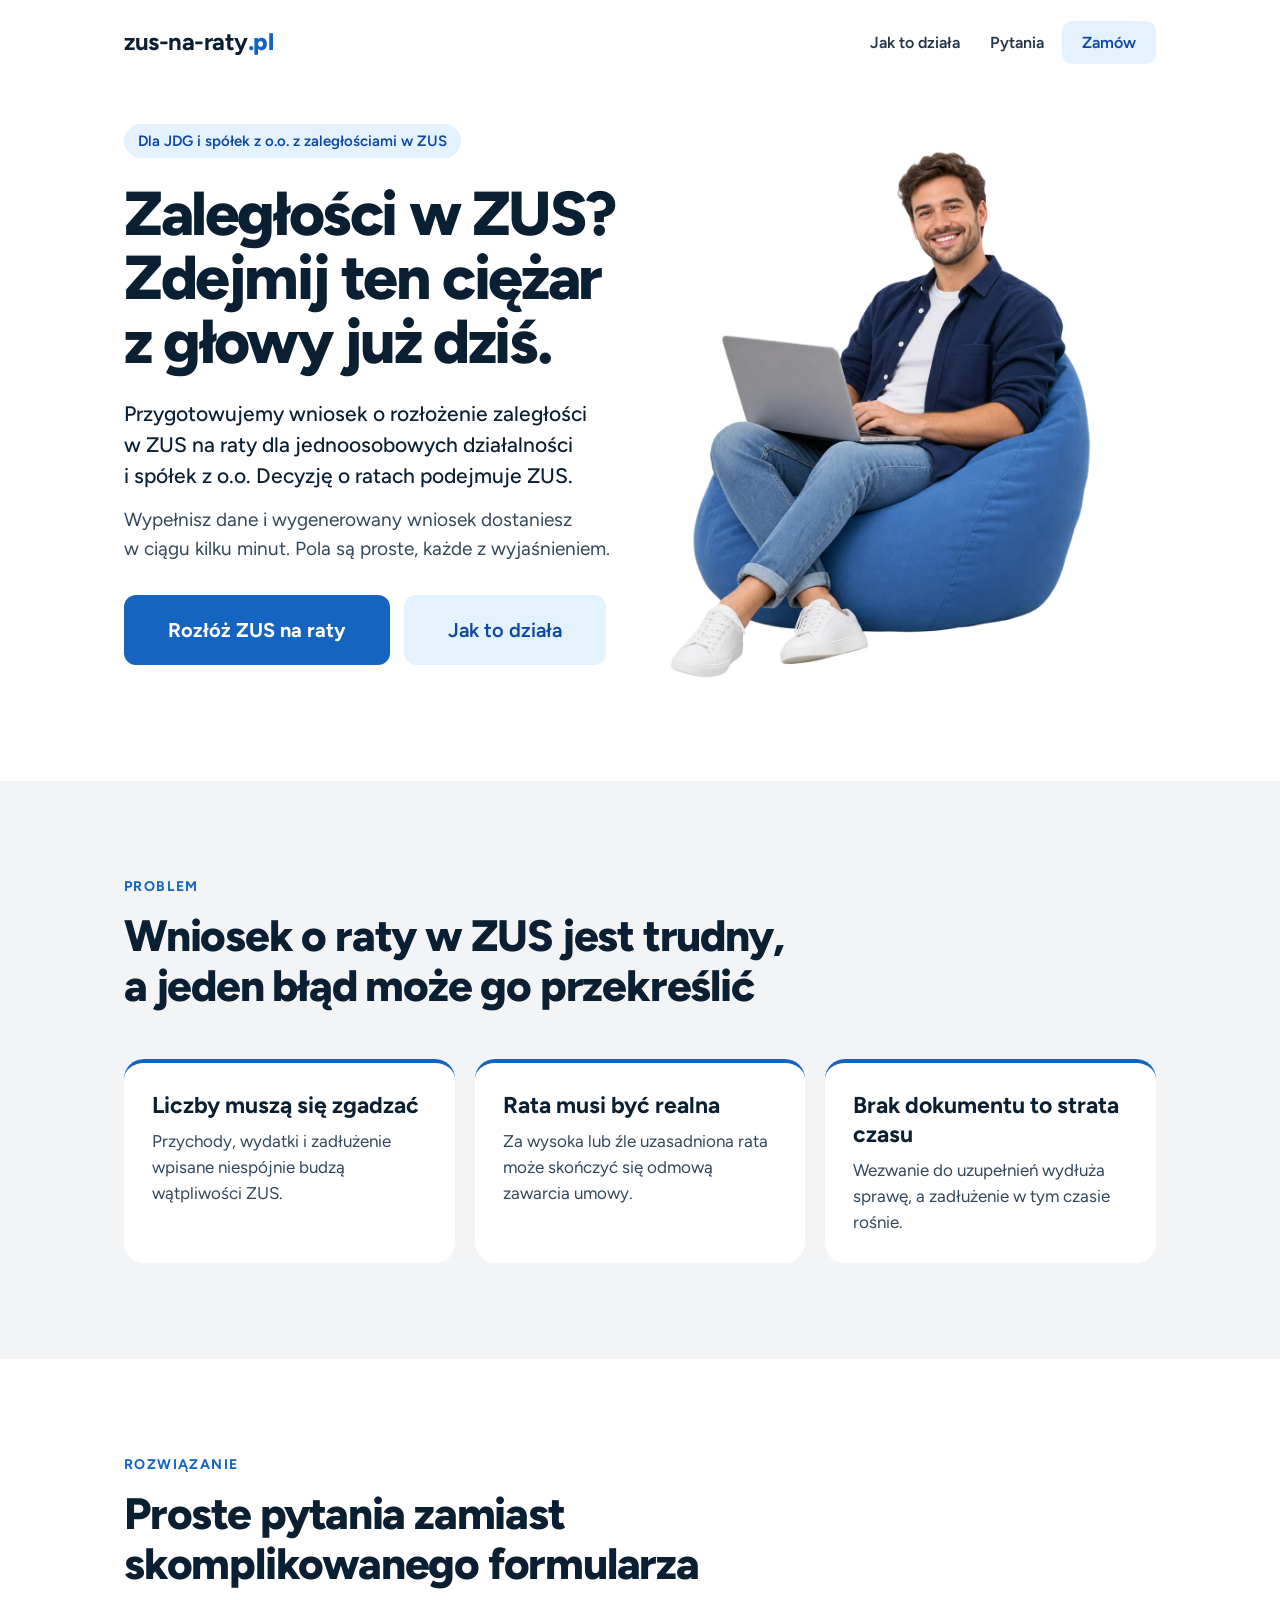
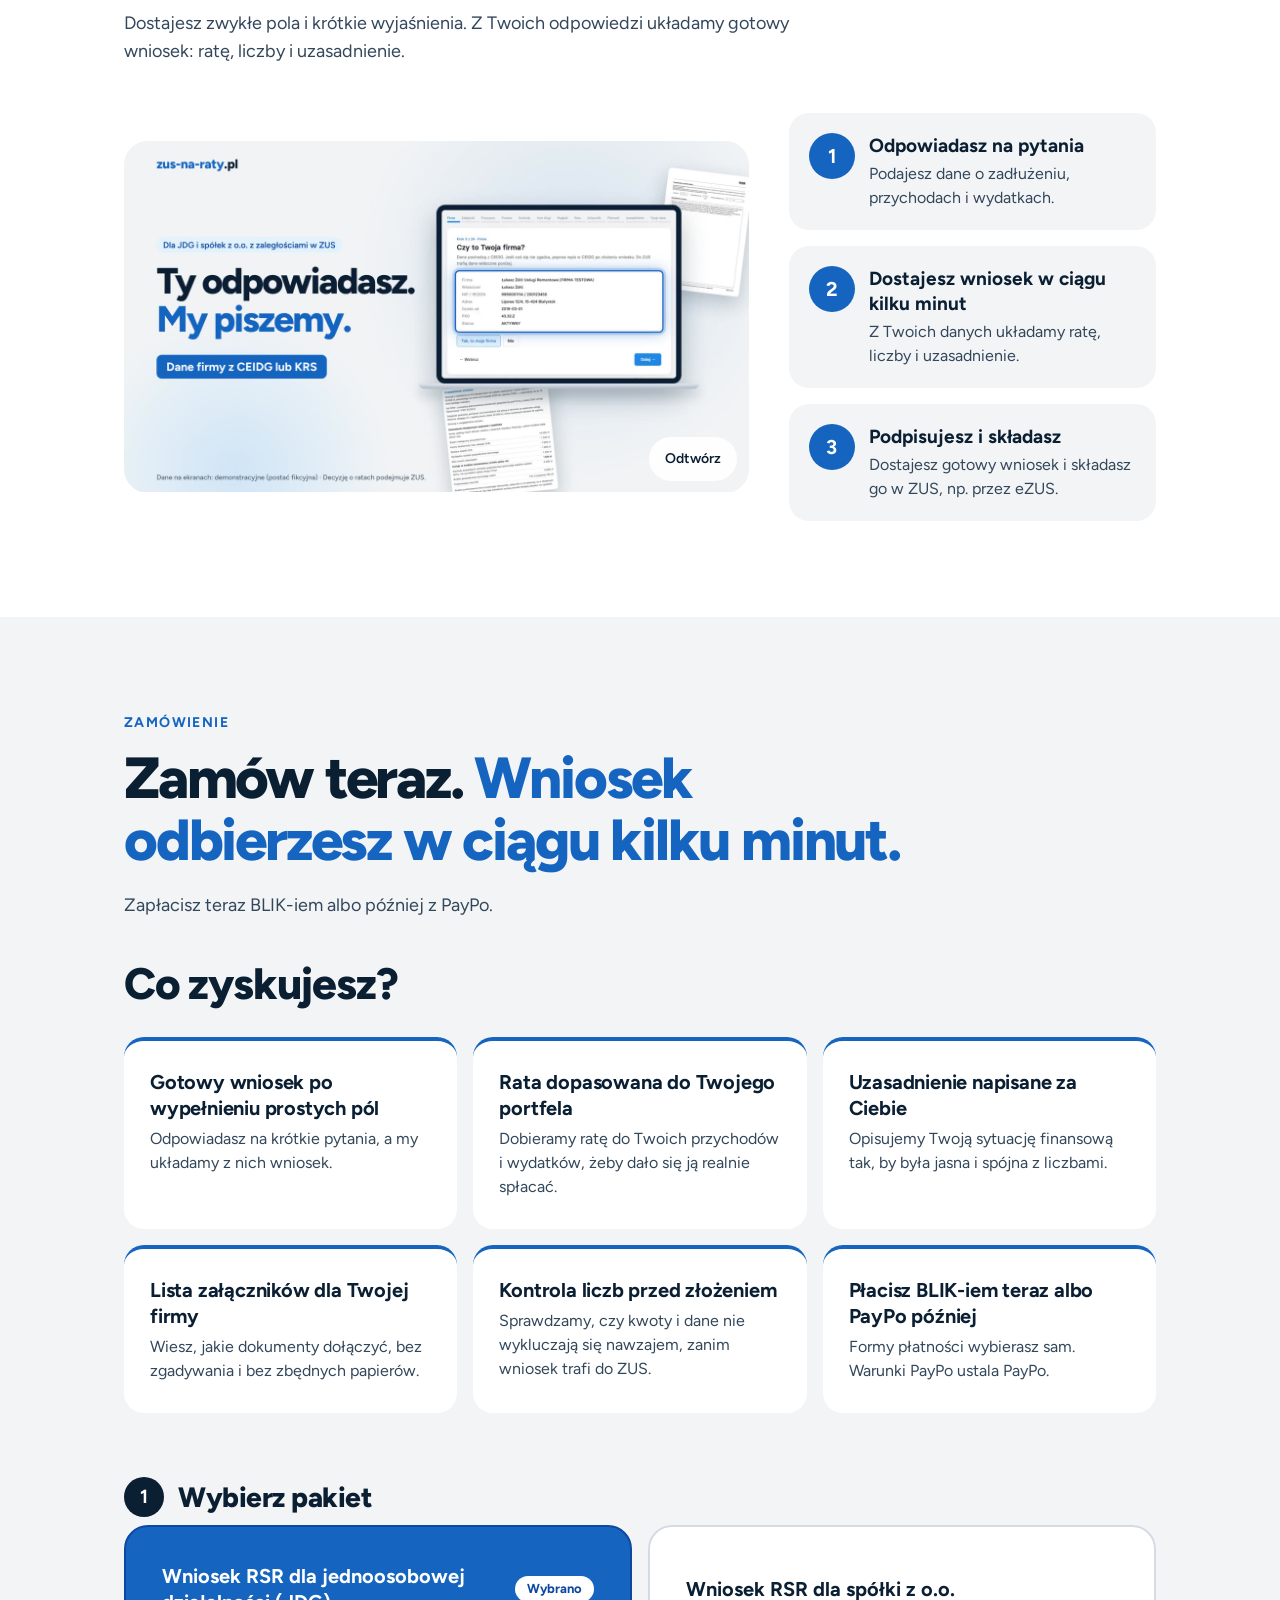
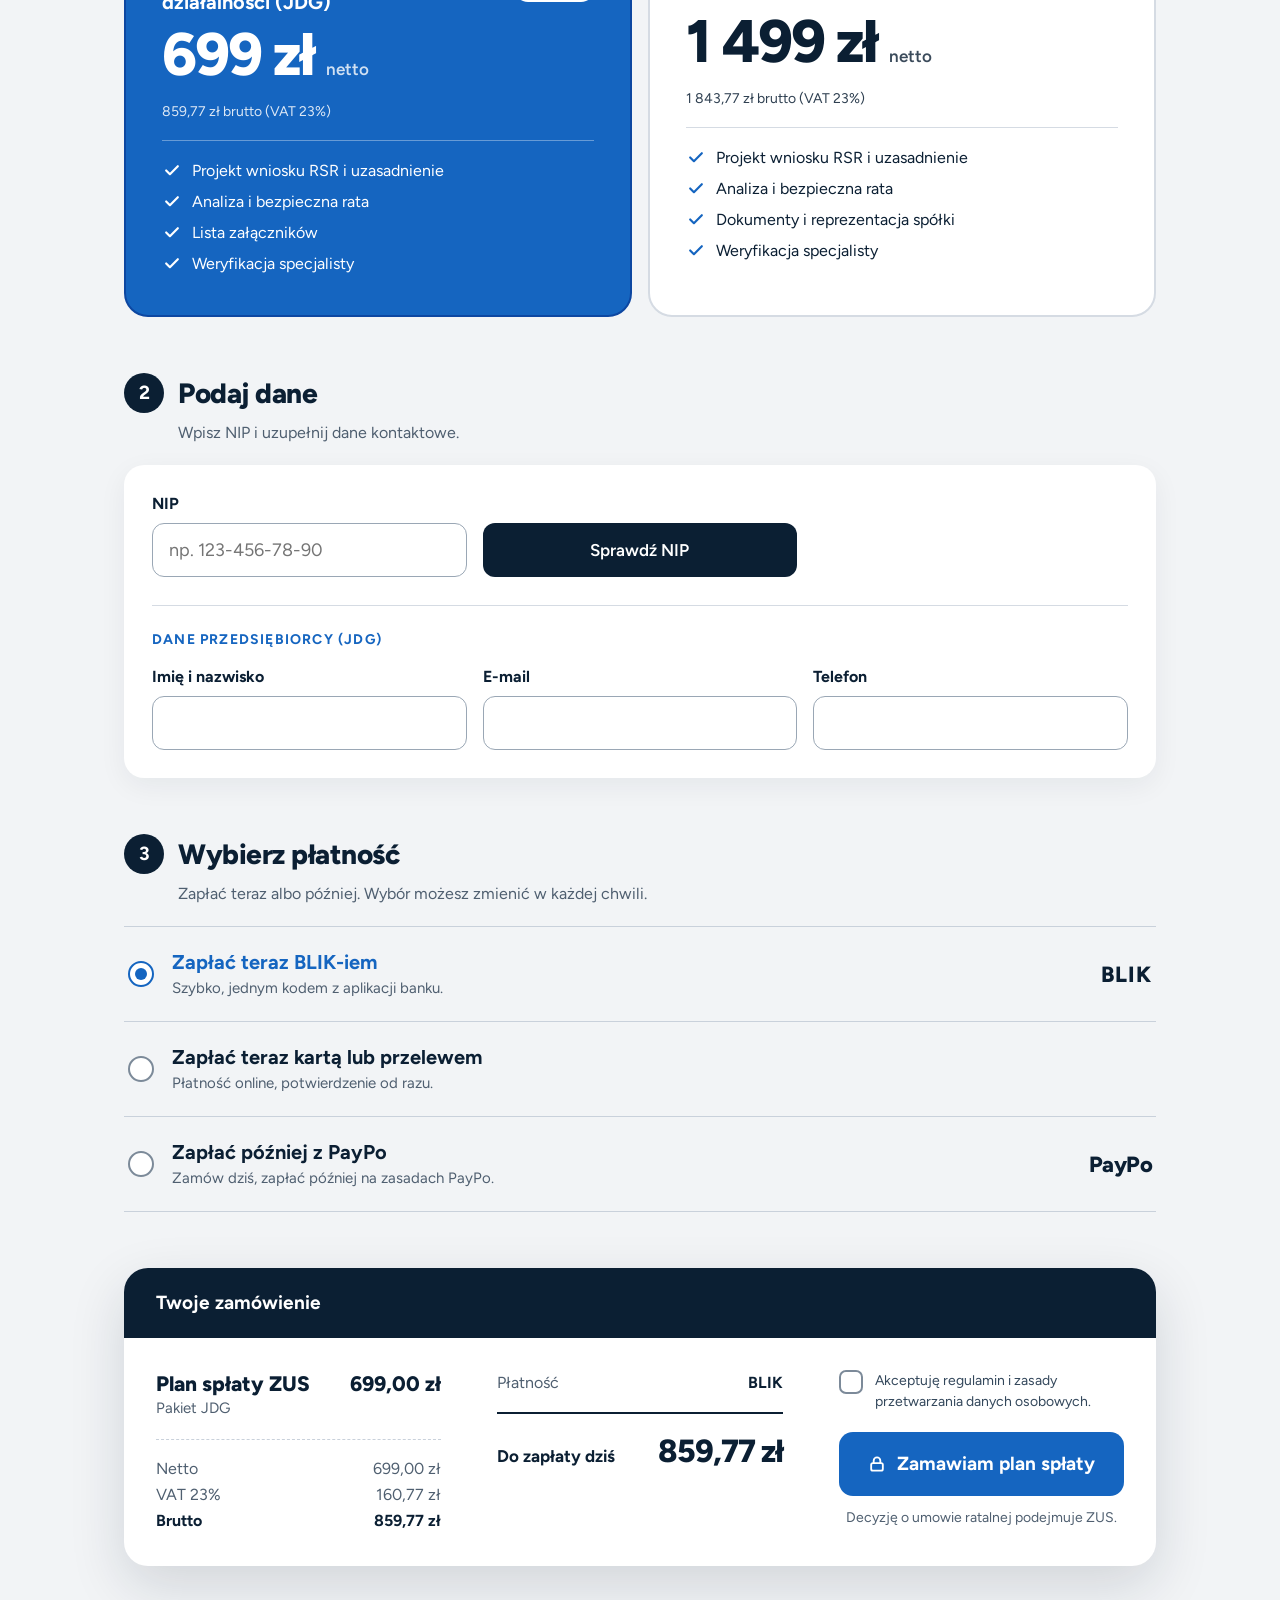
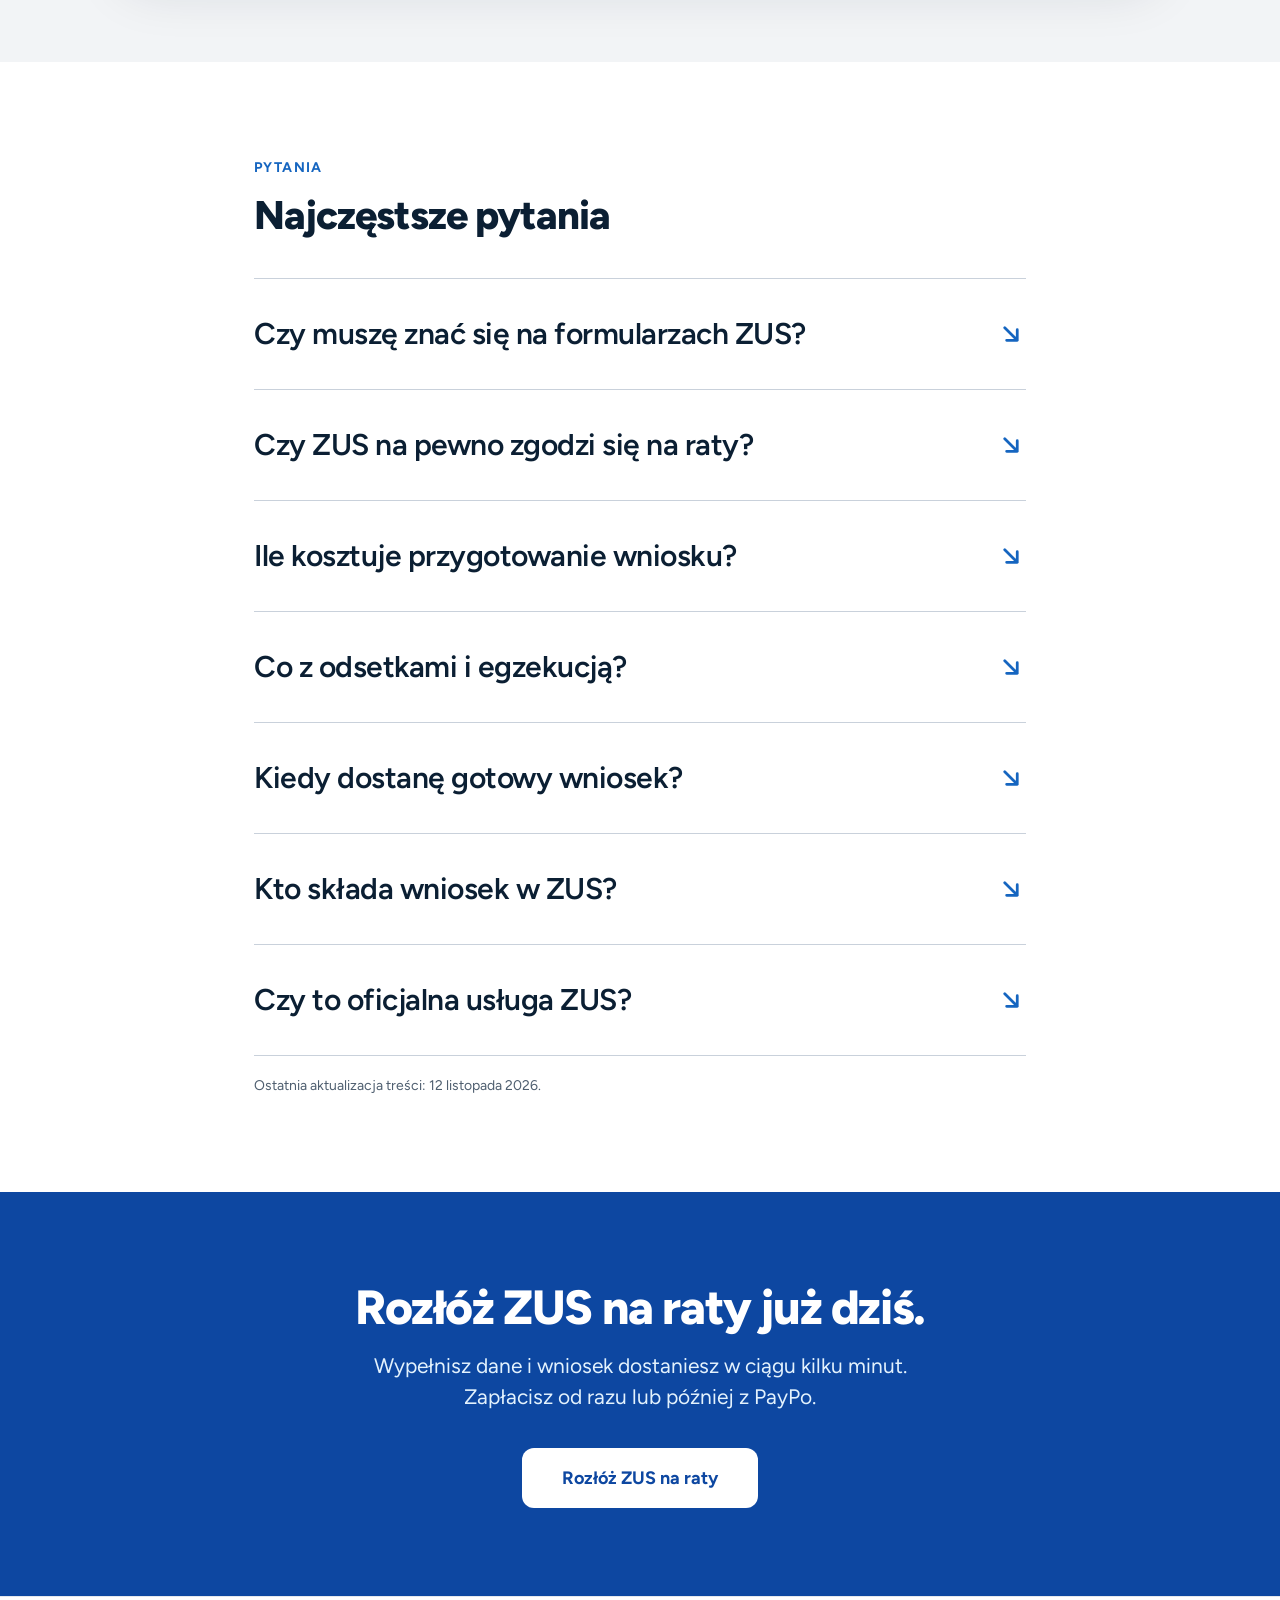
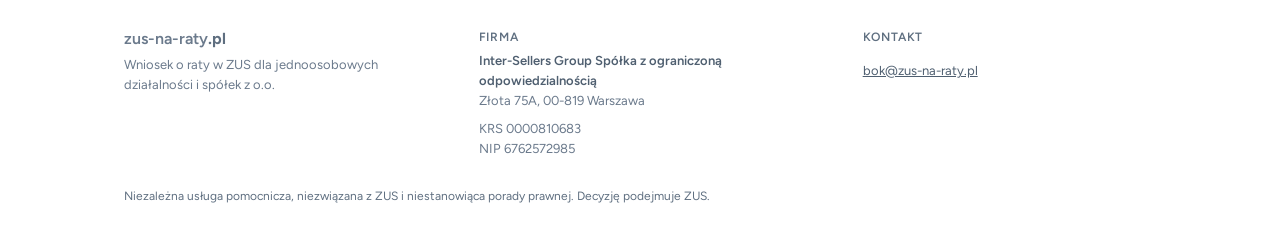
==== index.html @ fbabcf89 "Landing 4.0: strona zus-na-raty.pl (HTML, CSS, JS, film, zdjęcie) Co-Authored-By: Claude Sonnet 5.5 " ====
<!DOCTYPE html>
<html lang="pl">
<head>
<meta charset="utf-8">
<meta name="viewport" content="width=device-width, initial-scale=1">
<title>Landing 4.0</title>
<meta name="description" content="Zaległości w ZUS? Odpowiesz na proste pytania, a my przygotujemy wniosek o raty (RSR) dla JDG lub spółki z o.o. Od 699 zł netto.">
<!-- NOINDEX do czasu uzupełnienia danych firmy, regulaminu i potwierdzenia treści. Po uzupełnieniu usuń tę linię. -->
<meta name="robots" content="noindex, nofollow">
<link rel="canonical" href="https://zus-na-raty.pl/">
<meta property="og:type" content="website">
<meta property="og:locale" content="pl_PL">
<meta property="og:title" content="Wniosek o raty w ZUS online dla JDG i spółek">
<meta property="og:description" content="Odpowiedz na proste pytania, a przygotujemy wniosek o rozłożenie zaległości w ZUS na raty. Od 699 zł netto.">
<meta property="og:url" content="https://zus-na-raty.pl/">
<meta name="theme-color" content="#0D47A1">
<link rel="preconnect" href="https://fonts.googleapis.com">
<link rel="preconnect" href="https://fonts.gstatic.com" crossorigin>
<link href="https://fonts.googleapis.com/css2?family=Figtree:wght@400;500;600;700;800&display=swap" rel="stylesheet">

<script type="application/ld+json">
{
  "@context": "https://schema.org",
  "@graph": [
    {"@type": "Organization", "@id": "https://zus-na-raty.pl/#org", "name": "Inter-Sellers Group", "legalName": "Inter-Sellers Group Spółka z ograniczoną odpowiedzialnością", "email": "bok@zus-na-raty.pl", "taxID": "6762572985", "address": {"@type": "PostalAddress", "streetAddress": "Złota 75A", "postalCode": "00-819", "addressLocality": "Warszawa", "addressCountry": "PL"}, "url": "https://zus-na-raty.pl/", "logo": "[URL LOGO]", "sameAs": []},
    {"@type": "WebSite", "@id": "https://zus-na-raty.pl/#site", "url": "https://zus-na-raty.pl/", "name": "zus-na-raty.pl", "inLanguage": "pl-PL", "publisher": {"@id": "https://zus-na-raty.pl/#org"}},
    {"@type": "Service", "@id": "https://zus-na-raty.pl/#service", "name": "Przygotowanie wniosku o rozłożenie zaległości w ZUS na raty (RSR)",
     "description": "Usługa pomocnicza: na podstawie odpowiedzi klienta przygotowujemy projekt wniosku o raty w ZUS dla jednoosobowych działalności i spółek z o.o. Decyzję podejmuje ZUS.",
     "provider": {"@id": "https://zus-na-raty.pl/#org"}, "areaServed": "PL", "inLanguage": "pl-PL",
     "offers": [
       {"@type": "Offer", "name": "Wniosek RSR dla jednoosobowej działalności (JDG)", "priceCurrency": "PLN", "price": "699.00",
        "priceSpecification": {"@type": "PriceSpecification", "price": "699.00", "priceCurrency": "PLN", "valueAddedTaxIncluded": false}},
       {"@type": "Offer", "name": "Wniosek RSR dla spółki z o.o.", "priceCurrency": "PLN", "price": "1499.00",
        "priceSpecification": {"@type": "PriceSpecification", "price": "1499.00", "priceCurrency": "PLN", "valueAddedTaxIncluded": false}}
     ]},
    {"@type": "FAQPage", "mainEntity": [
      {"@type": "Question", "name": "Czy muszę znać się na formularzach ZUS?", "acceptedAnswer": {"@type": "Answer", "text": "Nie. Odpowiadasz na proste pytania w zwykłych polach, a każde ma krótkie wyjaśnienie. Specjalista sprawdza wniosek przed złożeniem."}},
      {"@type": "Question", "name": "Czy ZUS na pewno zgodzi się na raty?", "acceptedAnswer": {"@type": "Answer", "text": "Nie. O umowie decyduje ZUS i nikt tego nie gwarantuje. Dobrze przygotowany wniosek zmniejsza ryzyko błędów."}},
      {"@type": "Question", "name": "Ile kosztuje przygotowanie wniosku?", "acceptedAnswer": {"@type": "Answer", "text": "Pakiet dla JDG kosztuje 699 zł netto, a pakiet dla spółki z o.o. 1 499 zł netto."}}
    ]}
  ]
}
</script>

<link rel="stylesheet" href="css/style.css">
</head>
<body>

<header>
<nav class="nav" aria-label="Główna nawigacja">
<a class="logo" href="#top"><b>zus-na-raty</b>.pl</a>
<ul>
<li class="hide-m"><a class="l" href="#rozwiazanie">Jak to działa</a></li>
<li class="hide-m"><a class="l" href="#pytania">Pytania</a></li>
<li><a class="cta" href="#pakiet">Zamów</a></li>
</ul>
</nav>
</header>

<main id="top">

<!-- HERO -->
<div class="hero">
<div class="txt">
<div class="pill">Dla JDG i spółek z o.o. z zaległościami w ZUS</div>
<h1>Zaległości w ZUS? Zdejmij ten ciężar z&nbsp;głowy już dziś.</h1>
<p class="answer">Przygotowujemy wniosek o rozłożenie zaległości w ZUS na raty dla jednoosobowych działalności i spółek z o.o. Decyzję o ratach podejmuje ZUS.</p>
<p class="lead">Wypełnisz dane i wygenerowany wniosek dostaniesz w ciągu kilku minut. Pola są proste, każde z wyjaśnieniem.</p>
<div class="btnrow">
<a class="btn btn-main" href="#pakiet">Rozłóż ZUS na raty</a>
<a class="btn btn-soft" href="#rozwiazanie">Jak to działa</a>
</div>
</div>
<div class="card-wrap">
<div class="hero-photo"><img src="assets/hero.webp" width="960" height="1200" alt="Uśmiechnięty przedsiębiorca z laptopem na niebieskim pufie" fetchpriority="high" decoding="async"></div>
</div>
</div>

<!-- PROBLEM -->
<section class="grey" id="problem">
<div class="wrap">
<div class="eyebrow">Problem</div>
<h2 class="h2" style="max-width:720px;margin-bottom:48px">Wniosek o raty w ZUS jest trudny, a jeden błąd może go przekreślić</h2>
<div class="cards">
<div><h3>Liczby muszą się zgadzać</h3><p>Przychody, wydatki i zadłużenie wpisane niespójnie budzą wątpliwości ZUS.</p></div>
<div><h3>Rata musi być realna</h3><p>Za wysoka lub źle uzasadniona rata może skończyć się odmową zawarcia umowy.</p></div>
<div><h3>Brak dokumentu to strata czasu</h3><p>Wezwanie do uzupełnień wydłuża sprawę, a zadłużenie w tym czasie rośnie.</p></div>
</div>
</div>
</section>

<!-- ROZWIĄZANIE -->
<section id="rozwiazanie">
<div class="wrap">
<div class="eyebrow">Rozwiązanie</div>
<h2 class="h2" style="max-width:760px;margin-bottom:20px">Proste pytania zamiast skomplikowanego formularza</h2>
<p style="max-width:680px;color:#33475B;margin-bottom:48px">Dostajesz zwykłe pola i krótkie wyjaśnienia. Z Twoich odpowiedzi układamy gotowy wniosek: ratę, liczby i uzasadnienie.</p>
<div class="split">
<ol class="steps">
<li><span class="n">1</span><div><h3>Odpowiadasz na pytania</h3><p>Podajesz dane o zadłużeniu, przychodach i wydatkach.</p></div></li>
<li><span class="n">2</span><div><h3>Dostajesz wniosek w ciągu kilku minut</h3><p>Z Twoich danych układamy ratę, liczby i uzasadnienie.</p></div></li>
<li><span class="n">3</span><div><h3>Podpisujesz i składasz</h3><p>Dostajesz gotowy wniosek i składasz go w ZUS, np. przez eZUS.</p></div></li>
</ol>
<figure>
<div class="vwrap">
<video id="hero-video" class="vid" src="assets/video.mp4" poster="assets/poster.jpg" muted loop playsinline preload="metadata" aria-label="Film pokazujący, jak wypełniasz dane i dostajesz wniosek"></video>
<button type="button" class="vpause" id="vpause" aria-label="Zatrzymaj film">Pauza</button>
</div>
</figure>
</div>
</div>
</section>

<!-- ZAMÓWIENIE -->
<section class="grey" id="zamow">
<div class="wrap">
<div class="eyebrow">Zamówienie</div>
<h2 class="h2 xl h2-order">Zamów teraz. <span style="color:#1565C0">Wniosek odbierzesz w ciągu kilku minut.</span></h2>
<p style="max-width:680px;color:#33475B;margin-bottom:40px">Zapłacisz teraz BLIK-iem albo później z PayPo.</p>

<h3 class="sub-h">Co zyskujesz?</h3>
<ul class="gain">
<li><div><h4>Gotowy wniosek po wypełnieniu prostych pól</h4><p>Odpowiadasz na krótkie pytania, a my układamy z nich wniosek.</p></div></li>
<li><div><h4>Rata dopasowana do Twojego portfela</h4><p>Dobieramy ratę do Twoich przychodów i wydatków, żeby dało się ją realnie spłacać.</p></div></li>
<li><div><h4>Uzasadnienie napisane za Ciebie</h4><p>Opisujemy Twoją sytuację finansową tak, by była jasna i spójna z liczbami.</p></div></li>
<li><div><h4>Lista załączników dla Twojej firmy</h4><p>Wiesz, jakie dokumenty dołączyć, bez zgadywania i bez zbędnych papierów.</p></div></li>
<li><div><h4>Kontrola liczb przed złożeniem</h4><p>Sprawdzamy, czy kwoty i dane nie wykluczają się nawzajem, zanim wniosek trafi do ZUS.</p></div></li>
<li><div><h4>Płacisz BLIK-iem teraz albo PayPo później</h4><p>Formy płatności wybierasz sam. Warunki PayPo ustala PayPo.</p></div></li>
</ul>

<div class="stack">

<div id="pakiet">
<div class="step-h"><span class="b">1</span><h3>Wybierz pakiet</h3></div>
<div class="pkgs" role="group" aria-label="Pakiet">
<button type="button" class="pkg sel" data-pkg="jdg" aria-pressed="true">
<span class="top"><span class="name">Wniosek RSR dla jednoosobowej działalności (JDG)</span><span class="tag">Wybrano</span></span>
<span class="price">699 zł <small>netto</small></span>
<span class="gross">859,77 zł brutto (VAT 23%)</span>
<ul>
<li><svg width="20" height="20" viewBox="0 0 24 24" fill="none" stroke-width="2.6" stroke-linecap="round" stroke-linejoin="round" aria-hidden="true"><path d="M5 12.5l4.5 4.5L19 7.5"/></svg>Projekt wniosku RSR i uzasadnienie</li>
<li><svg width="20" height="20" viewBox="0 0 24 24" fill="none" stroke-width="2.6" stroke-linecap="round" stroke-linejoin="round" aria-hidden="true"><path d="M5 12.5l4.5 4.5L19 7.5"/></svg>Analiza i bezpieczna rata</li>
<li><svg width="20" height="20" viewBox="0 0 24 24" fill="none" stroke-width="2.6" stroke-linecap="round" stroke-linejoin="round" aria-hidden="true"><path d="M5 12.5l4.5 4.5L19 7.5"/></svg>Lista załączników</li>
<li><svg width="20" height="20" viewBox="0 0 24 24" fill="none" stroke-width="2.6" stroke-linecap="round" stroke-linejoin="round" aria-hidden="true"><path d="M5 12.5l4.5 4.5L19 7.5"/></svg>Weryfikacja specjalisty</li>
</ul>
</button>
<button type="button" class="pkg" data-pkg="spzoo" aria-pressed="false">
<span class="top"><span class="name">Wniosek RSR dla spółki z o.o.</span><span class="tag">Wybrano</span></span>
<span class="price">1 499 zł <small>netto</small></span>
<span class="gross">1 843,77 zł brutto (VAT 23%)</span>
<ul>
<li><svg width="20" height="20" viewBox="0 0 24 24" fill="none" stroke-width="2.6" stroke-linecap="round" stroke-linejoin="round" aria-hidden="true"><path d="M5 12.5l4.5 4.5L19 7.5"/></svg>Projekt wniosku RSR i uzasadnienie</li>
<li><svg width="20" height="20" viewBox="0 0 24 24" fill="none" stroke-width="2.6" stroke-linecap="round" stroke-linejoin="round" aria-hidden="true"><path d="M5 12.5l4.5 4.5L19 7.5"/></svg>Analiza i bezpieczna rata</li>
<li><svg width="20" height="20" viewBox="0 0 24 24" fill="none" stroke-width="2.6" stroke-linecap="round" stroke-linejoin="round" aria-hidden="true"><path d="M5 12.5l4.5 4.5L19 7.5"/></svg>Dokumenty i reprezentacja spółki</li>
<li><svg width="20" height="20" viewBox="0 0 24 24" fill="none" stroke-width="2.6" stroke-linecap="round" stroke-linejoin="round" aria-hidden="true"><path d="M5 12.5l4.5 4.5L19 7.5"/></svg>Weryfikacja specjalisty</li>
</ul>
</button>
</div>
</div>

<div>
<div class="step-h"><span class="b">2</span><h3>Podaj dane</h3></div>
<p class="step-sub">Wpisz NIP i uzupełnij dane kontaktowe.</p>
<div class="card2">
<div class="nip-row">
<div><label for="z-nip">NIP</label><input id="z-nip" type="text" inputmode="numeric" autocomplete="off" placeholder="np. 123-456-78-90"></div>
<button type="button" class="btn-dark" id="nip-load">Sprawdź NIP</button>
</div>
<p class="msg" id="nip-msg" role="status" hidden></p>

<div id="f-jdg">
<div class="grp">DANE PRZEDSIĘBIORCY (JDG)</div>
<div class="fields">
<div><label for="j-name">Imię i nazwisko</label><input id="j-name" type="text" autocomplete="name"></div>
<div><label for="j-mail">E-mail</label><input id="j-mail" type="email" autocomplete="email"></div>
<div><label for="j-tel">Telefon</label><input id="j-tel" type="tel" autocomplete="tel"></div>
</div>
</div>
<div id="f-spzoo" hidden>
<div class="grp">DANE SPÓŁKI Z O.O.</div>
<div class="fields">
<div><label for="s-name">Nazwa spółki</label><input id="s-name" type="text" autocomplete="organization"></div>
<div><label for="s-rep">Osoba reprezentująca spółkę</label><input id="s-rep" type="text"></div>
<div><label for="s-mail">E-mail</label><input id="s-mail" type="email" autocomplete="email"></div>
<div><label for="s-tel">Telefon</label><input id="s-tel" type="tel" autocomplete="tel"></div>
</div>
</div>
</div>
</div>

<div>
<div class="step-h"><span class="b">3</span><h3>Wybierz płatność</h3></div>
<p class="step-sub">Zapłać teraz albo później. Wybór możesz zmienić w każdej chwili.</p>
<div class="pays" role="group" aria-label="Forma płatności">
<button type="button" class="pay on" data-pay="blik" data-label="BLIK" aria-pressed="true"><span class="r"><i></i></span><span class="tx"><span class="ti">Zapłać teraz BLIK-iem</span><span class="de">Szybko, jednym kodem z aplikacji banku.</span></span><span class="mark" style="letter-spacing:1px">BLIK</span></button>
<button type="button" class="pay" data-pay="card" data-label="Karta lub przelew" aria-pressed="false"><span class="r"><i></i></span><span class="tx"><span class="ti">Zapłać teraz kartą lub przelewem</span><span class="de">Płatność online, potwierdzenie od razu.</span></span></button>
<button type="button" class="pay" id="pay-later" data-pay="later" data-label="PayPo" aria-pressed="false"><span class="r"><i></i></span><span class="tx"><span class="ti">Zapłać później z PayPo</span><span class="de">Zamów dziś, zapłać później na zasadach PayPo.</span></span><span class="mark" style="letter-spacing:-.5px">PayPo</span></button>
</div>
<p class="note" id="later-note" style="margin-top:14px" hidden>Termin, limit, ewentualne koszty i decyzję o przyznaniu płatności odroczonej ustala PayPo.</p>
</div>

<div>
<div class="sum" id="sum">
<div class="hd">Twoje zamówienie</div>
<div class="bd">
<div>
<div style="display:flex;justify-content:space-between;gap:16px;align-items:flex-start">
<div><div style="font-size:21px;line-height:27px;font-weight:800;color:#0B1F33">Plan spłaty ZUS</div><div style="font-size:15px;line-height:22px;color:#4F5F70">Pakiet <span id="s-pkg">JDG</span></div></div>
<div style="font-size:21px;line-height:27px;font-weight:800;color:#0B1F33;white-space:nowrap"><span class="v-net">699,00</span> zł</div>
</div>
<div style="border-top:1px dashed #C9D1DB;margin:20px 0 16px"></div>
<div class="row" id="bf-row" hidden><span>Rabat −20%</span><span>−<span id="v-disc">0,00</span> zł</span></div>
<div class="row"><span>Netto</span><span><span class="v-net">699,00</span> zł</span></div>
<div class="row"><span>VAT 23%</span><span><span id="v-vat">160,77</span> zł</span></div>
<div class="row"><b>Brutto</b><b><span class="v-gross">859,77</span> zł</b></div>
</div>
<div>
<div class="row"><span>Płatność</span><b id="s-pay">BLIK</b></div>
<div class="due"><span>Do zapłaty dziś</span><span id="v-due">859,77 zł</span></div>
<p class="note" id="s-later" style="margin-top:8px" hidden>Pozostałe <span class="v-gross">859,77</span> zł zapłacisz przez PayPo, na jego zasadach.</p>
</div>
<div>
<button type="button" class="chk" id="chk" aria-pressed="false"><span class="bx"><svg width="16" height="16" viewBox="0 0 24 24" fill="none" stroke="#fff" stroke-width="3.4" stroke-linecap="round" stroke-linejoin="round" aria-hidden="true"><path d="M5 12.5l4.5 4.5L19 7.5"/></svg></span><span>Akceptuję regulamin i zasady przetwarzania danych osobowych.</span></button>
<p class="err" id="ord-err" role="alert" hidden></p>
<p class="err" id="chk-err" role="alert" hidden>Zaznacz zgodę, aby złożyć zamówienie.</p>
<button type="button" class="order" id="order"><svg width="20" height="20" viewBox="0 0 24 24" fill="none" stroke="#fff" stroke-width="2.2" stroke-linecap="round" stroke-linejoin="round" aria-hidden="true"><rect x="5" y="11" width="14" height="9" rx="2"/><path d="M8 11V8a4 4 0 0 1 8 0v3"/></svg><span>Zamawiam plan spłaty</span></button>
<p class="note" style="text-align:center;margin-top:12px">Decyzję o umowie ratalnej podejmuje ZUS.</p>
</div>
</div>
</div>

<div class="sum done" id="done" hidden>
<div class="hd" style="background:#0B1F33;color:#fff">
<div class="ok"><svg width="32" height="32" viewBox="0 0 24 24" fill="none" stroke="#fff" stroke-width="3" stroke-linecap="round" stroke-linejoin="round" aria-hidden="true"><path d="M5 12.5l4.5 4.5L19 7.5"/></svg></div>
<div style="font-size:26px;line-height:32px;font-weight:800;letter-spacing:-.5px">Dziękujemy za zamówienie</div>
<div style="font-size:16px;line-height:24px;color:#BBDEFB;margin-top:6px">Zaczynamy przygotowywać Twój wniosek.</div>
</div>
<div class="bd">
<div class="row" style="line-height:28px"><span>Pakiet</span><b id="d-pkg"></b></div>
<div class="row" style="line-height:28px"><span>Płatność</span><b id="d-pay"></b></div>
<div class="row" style="line-height:28px"><span>Wartość brutto</span><b><span class="v-gross"></span> zł</b></div>
<div style="border-top:1px dashed #C9D1DB;margin:18px 0"></div>
<p style="font-size:15px;line-height:22px;font-weight:700;color:#0B1F33;margin-bottom:8px">Co dalej</p>
<ol style="margin:0;padding-left:20px;font-size:15px;line-height:24px;color:#33475B">
<li>Wyślemy potwierdzenie na Twój e-mail.</li>
<li>Poprosimy o dane do wniosku, w prostych polach.</li>
<li>Dostaniesz gotowy wniosek do podpisu.</li>
</ol>
<button type="button" id="reset" style="margin-top:20px;background:transparent;border:0;padding:0;color:#1565C0;font-size:15px;font-weight:600;text-decoration:underline">Zmień zamówienie</button>
<p class="note" style="font-size:12px;line-height:18px;margin-top:14px">Podgląd potwierdzenia. Przyjmowanie zamówień i płatności nie jest jeszcze podłączone.</p>
</div>
</div>
</div>

</div>
</div>
</section>

<!-- FAQ -->
<section id="pytania">
<div class="faq-wrap">
<div class="eyebrow">Pytania</div>
<h2 class="h2 h2-faq">Najczęstsze pytania</h2>
<div class="acc">
<details><summary>Czy muszę znać się na formularzach ZUS?<svg width="30" height="30" viewBox="0 0 24 24" fill="none" stroke="#1565C0" stroke-width="2.2" stroke-linecap="round" stroke-linejoin="round" aria-hidden="true"><path d="M7 7l10 10M17 8.5V17H8.5"/></svg></summary><div class="ans">Nie. Odpowiadasz na proste pytania w zwykłych polach, a każde ma krótkie wyjaśnienie. Resztą zajmujemy się my, a specjalista sprawdza wniosek przed złożeniem.</div></details>
<details><summary>Czy ZUS na pewno zgodzi się na raty?<svg width="30" height="30" viewBox="0 0 24 24" fill="none" stroke="#1565C0" stroke-width="2.2" stroke-linecap="round" stroke-linejoin="round" aria-hidden="true"><path d="M7 7l10 10M17 8.5V17H8.5"/></svg></summary><div class="ans">Nie. O umowie decyduje ZUS i nikt tego nie gwarantuje. Dobrze przygotowany wniosek zmniejsza ryzyko błędów.</div></details>
<details><summary>Ile kosztuje przygotowanie wniosku?<svg width="30" height="30" viewBox="0 0 24 24" fill="none" stroke="#1565C0" stroke-width="2.2" stroke-linecap="round" stroke-linejoin="round" aria-hidden="true"><path d="M7 7l10 10M17 8.5V17H8.5"/></svg></summary><div class="ans">Pakiet dla JDG kosztuje 699 zł netto, a pakiet dla spółki z o.o. 1 499 zł netto. Płacisz od razu BLIK-iem, kartą lub przelewem, albo później z PayPo.</div></details>
<details><summary>Co z odsetkami i egzekucją?<svg width="30" height="30" viewBox="0 0 24 24" fill="none" stroke="#1565C0" stroke-width="2.2" stroke-linecap="round" stroke-linejoin="round" aria-hidden="true"><path d="M7 7l10 10M17 8.5V17H8.5"/></svg></summary><div class="ans">Zawarcie umowy ratalnej może zatrzymać odsetki za zwłokę (zastępuje je opłata prolongacyjna) i umożliwić zawieszenie egzekucji. Zasady określa ZUS.</div></details>
<details><summary>Kiedy dostanę gotowy wniosek?<svg width="30" height="30" viewBox="0 0 24 24" fill="none" stroke="#1565C0" stroke-width="2.2" stroke-linecap="round" stroke-linejoin="round" aria-hidden="true"><path d="M7 7l10 10M17 8.5V17H8.5"/></svg></summary><div class="ans">Wniosek generuje się automatycznie, gdy tylko wypełnisz wszystkie pola formularza.</div></details>
<details><summary>Kto składa wniosek w ZUS?<svg width="30" height="30" viewBox="0 0 24 24" fill="none" stroke="#1565C0" stroke-width="2.2" stroke-linecap="round" stroke-linejoin="round" aria-hidden="true"><path d="M7 7l10 10M17 8.5V17H8.5"/></svg></summary><div class="ans">Ty. Dostajesz gotowy wniosek, podpisujesz go i składasz w ZUS, np. przez eZUS.</div></details>
<details><summary>Czy to oficjalna usługa ZUS?<svg width="30" height="30" viewBox="0 0 24 24" fill="none" stroke="#1565C0" stroke-width="2.2" stroke-linecap="round" stroke-linejoin="round" aria-hidden="true"><path d="M7 7l10 10M17 8.5V17H8.5"/></svg></summary><div class="ans">Nie. To niezależna usługa pomocnicza, niezwiązana z ZUS i niestanowiąca porady prawnej.</div></details>
</div>
<p class="note" style="margin-top:20px">Ostatnia aktualizacja treści: <time datetime="2026-11-12">12 listopada 2026</time>.</p>
</div>
</section>

<!-- CTA -->
<div class="final">
<div class="wrap">
<h2>Rozłóż ZUS na raty już dziś.</h2>
<p>Wypełnisz dane i wniosek dostaniesz w ciągu kilku minut. Zapłacisz od razu lub później z PayPo.</p>
<a class="btn" href="#pakiet">Rozłóż ZUS na raty</a>
</div>
</div>

</main>

<footer>
<div class="wrap">
<div class="ft">
<div><div class="ft-logo"><b>zus-na-raty</b>.pl</div><p>Wniosek o raty w ZUS dla jednoosobowych działalności i spółek z o.o.</p></div>
<div><h4>Firma</h4><p><b>Inter-Sellers Group Spółka z ograniczoną odpowiedzialnością</b><br>Złota 75A, 00-819 Warszawa</p><p>KRS 0000810683<br>NIP 6762572985</p></div>
<div><h4>Kontakt</h4><p><a href="mailto:bok@zus-na-raty.pl" style="color:#4F5F70;display:inline-block;padding:10px 0">bok@zus-na-raty.pl</a></p></div>
</div>
<p class="ft-note">Niezależna usługa pomocnicza, niezwiązana z ZUS i niestanowiąca porady prawnej. Decyzję podejmuje ZUS.</p>
</div>
</footer>

<!-- BLACK FRIDAY -->
<div class="bf-back" id="bf-popup" role="dialog" aria-modal="true" aria-label="Black Friday: 20% rabatu" hidden>
<div class="bf-box">
<button type="button" class="bf-x" data-bf-close aria-label="Zamknij">×</button>
<div class="bf-tag">BLACK FRIDAY</div>
<div class="bf-big">−20%</div>
<div class="bf-t">na plan spłaty ZUS</div>
<div class="bf-s">Tylko do końca listopada</div>
<a class="bf-go" href="#pakiet" data-bf-close>Odbieram 20% rabatu</a>
<button type="button" class="bf-no" data-bf-close>Nie, dziękuję</button>
</div>
</div>
<div class="bf-pill" id="bf-pill" hidden>
<div><a href="#pakiet" data-bf-close><b>BLACK FRIDAY</b><span>20% rabatu do końca listopada</span></a><button type="button" data-bf-close aria-label="Zamknij">×</button></div>
</div>

<script src="js/app.js" defer></script>
</body>
</html>
---- css/style.css ----
*{box-sizing:border-box}
html{scroll-behavior:smooth;-webkit-text-size-adjust:100%}
body{margin:0;font-family:'Figtree',system-ui,sans-serif;font-size:18px;line-height:28px;color:#243447;background:#fff;-webkit-font-smoothing:antialiased;overflow-x:hidden}
a{color:#1565C0}
button,input{font-family:inherit;font-size:inherit}
button{cursor:pointer}
img,svg{max-width:100%}
:focus-visible{outline:3px solid #90CAF9;outline-offset:2px}
h1,h2,h3,p{margin:0}
.wrap{max-width:1080px;margin:0 auto;padding:0 24px}
.eyebrow{font-size:14px;line-height:20px;font-weight:700;letter-spacing:1.4px;color:#1565C0;margin-bottom:14px;text-transform:uppercase}
.h2{font-size:44px;line-height:50px;font-weight:800;letter-spacing:-1.2px;color:#0B1F33}
section{padding:96px 0}
.grey{background:#F2F4F6}
.btn{display:inline-block;text-decoration:none;font-weight:700;font-size:18px;line-height:24px;border-radius:12px;padding:18px 34px;border:0;transition:background .15s}
.btn-main{background:#1565C0;color:#fff}.btn-main:hover{background:#0D47A1}
.btn-soft{background:#E3F2FD;color:#0D47A1;font-weight:600;padding:18px 28px}
.note{font-size:14px;line-height:20px;color:#4F5F70}
.h2-order{font-size:58px;line-height:62px;letter-spacing:-2.2px;max-width:820px;margin-bottom:20px}
.h2-faq{font-size:40px;line-height:46px;letter-spacing:-1px;margin-bottom:40px}
.bad-in{border-color:#B3261E!important}
.todo{background:#FFF1C9;color:#6B4200;border-radius:4px;padding:0 4px;font-size:.85em}

/* NAV */
.nav{display:flex;justify-content:space-between;align-items:center;gap:16px;padding:20px 24px;max-width:1080px;margin:0 auto}
.logo{display:inline-block;padding:8px 0;font-weight:800;font-size:24px;letter-spacing:-.5px;color:#1565C0;text-decoration:none}.logo b{color:#0B1F33}
.nav ul{display:flex;gap:6px;list-style:none;margin:0;padding:0;align-items:center}
.nav a.l{color:#243447;text-decoration:none;font-weight:600;font-size:16px;padding:10px 12px;border-radius:8px}
.nav a.l:hover{background:#F2F4F6}
.nav a.cta{background:#E3F2FD;color:#0D47A1;padding:12px 20px;border-radius:10px;text-decoration:none;font-weight:600;font-size:16px}

/* HERO */
.hero{display:flex;flex-wrap:wrap;gap:56px;align-items:stretch;padding:40px 24px 96px;max-width:1080px;margin:0 auto}
.hero>div{flex:1 1 400px;min-width:0}
.hero>div.card-wrap{flex-basis:480px;display:flex}
.hero>div.txt{display:flex;flex-direction:column;justify-content:center}
.pill{display:inline-block;background:#E3F2FD;color:#0D47A1;padding:6px 14px;border-radius:999px;font-size:15px;line-height:22px;font-weight:600;margin-bottom:24px}
h1{font-size:50px;line-height:54px;font-weight:800;letter-spacing:-2px;color:#0B1F33;margin-bottom:20px}
.answer{font-size:19px;line-height:29px;color:#0B1F33;font-weight:500;margin-bottom:14px}
.lead{font-size:18px;line-height:28px;color:#33475B;margin-bottom:28px}
.btnrow{display:flex;flex-wrap:wrap;gap:12px;margin-bottom:20px}
@media (min-width:1001px){.hero{gap:0}.hero>div.txt{flex:0 0 640px;position:relative;z-index:2;align-items:flex-start}.hero>div.card-wrap{flex:1 1 0;position:relative;z-index:1;margin-left:-150px}.hero-photo{justify-content:flex-end}.hero h1{font-size:62px;line-height:64px;letter-spacing:-2.4px;margin-bottom:24px}.hero .answer,.hero .lead{max-width:490px}.hero .answer{font-size:21px;line-height:31px}.hero .lead{font-size:19px;line-height:29px}.hero .btnrow{gap:14px;margin-top:4px}.hero .btn{font-size:20px;line-height:26px;padding:22px 44px}.hero-photo img{max-width:580px;width:560px;transform:translateX(-10px)}}
.hero-photo{flex:1;display:flex;align-items:flex-end;justify-content:center;background:#fff;padding:0}.hero-photo img{display:block;width:100%;max-width:440px;height:auto}
.hero-card{flex:1;display:flex;background:#F2F4F6;border-radius:32px;padding:28px}
.hero-card .in{flex:1;display:flex;flex-direction:column;justify-content:center;background:#fff;border-radius:20px;padding:28px;box-shadow:0 12px 40px rgba(11,31,51,.08)}
.hero-card .t{font-weight:700;font-size:19px;line-height:26px;color:#0B1F33;margin-bottom:20px}

/* PROBLEM */
.cards{display:flex;flex-wrap:wrap;gap:20px}
.cards>div{flex:1 1 280px;min-width:0;background:#fff;border-radius:20px;padding:28px;border-top:4px solid #1565C0}
.cards h3{font-size:23px;line-height:29px;font-weight:700;color:#0B1F33;margin-bottom:8px}
.cards p{font-size:17px;line-height:26px;color:#33475B}
.callout{margin-top:32px;background:#fff;border-left:4px solid #1565C0;border-radius:0 16px 16px 0;padding:22px 26px;max-width:820px}
.callout h3{font-size:21px;line-height:28px;font-weight:700;color:#0B1F33;margin-bottom:6px}
.callout p{font-size:17px;line-height:26px;color:#33475B}

/* STEPS */
.split{display:flex;flex-wrap:wrap;gap:32px;align-items:center}
@media (min-width:901px){.split{display:grid;grid-template-columns:1.7fr 1fr;gap:40px}.split figure{order:-1}.split .steps li{padding:20px;gap:14px}.split .steps h3{font-size:19px;line-height:25px}.split .steps p{font-size:16px;line-height:24px}}
.steps{flex:1 1 440px;min-width:0;display:flex;flex-direction:column;gap:16px;list-style:none;margin:0;padding:0}
.steps li{display:flex;gap:18px;align-items:flex-start;background:#F2F4F6;border-radius:20px;padding:24px}
.steps .n{flex:none;width:46px;height:46px;border-radius:999px;background:#1565C0;color:#fff;font-weight:700;font-size:20px;display:flex;align-items:center;justify-content:center}
.steps h3{font-size:21px;line-height:28px;font-weight:700;color:#0B1F33;margin-bottom:4px}
.steps p{font-size:17px;line-height:26px;color:#33475B}
figure{flex:1 1 380px;min-width:0;margin:0}
.vwrap{position:relative;border-radius:24px;overflow:hidden;background:#EAF1FA;line-height:0}.vid{display:block;width:100%;aspect-ratio:16/9;object-fit:cover}.vpause{position:absolute;right:12px;bottom:12px;line-height:20px;font-size:14px;font-weight:600;color:#0B1F33;background:rgba(255,255,255,.92);border:0;border-radius:999px;padding:10px 16px;min-height:44px}
.video{width:100%;aspect-ratio:16/9;background:#0D47A1;border-radius:24px;display:flex;flex-direction:column;align-items:center;justify-content:center;gap:12px;padding:24px;color:#fff;text-align:center}
.video .play{width:72px;height:72px;border-radius:999px;background:#fff;display:flex;align-items:center;justify-content:center}
figcaption{font-size:14px;line-height:20px;color:#4F5F70;margin-top:10px}

/* ACCORDION (details) */
.acc{border-top:1px solid #C9D1DB}
.acc details{border-bottom:1px solid #C9D1DB}
.acc summary{list-style:none;cursor:pointer;display:flex;justify-content:space-between;align-items:center;gap:24px;padding:36px 0;color:#0B1F33;font-size:30px;line-height:38px;font-weight:600;letter-spacing:-.5px}
.acc summary::-webkit-details-marker{display:none}
.acc summary svg{flex:none;transition:transform .2s}
.acc details[open] summary svg{transform:rotate(-90deg)}
.acc .ans{padding:0 72px 36px 0;font-size:18px;line-height:29px;color:#33475B}
.sub-h{font-size:44px;line-height:50px;font-weight:800;letter-spacing:-1.2px;color:#0B1F33;margin:0 0 28px}
.gain{list-style:none;margin:0 0 64px;padding:0;display:grid;grid-template-columns:repeat(3,1fr);gap:16px}
.gain li{background:#fff;border-radius:20px;border-top:4px solid #1565C0;padding:28px 26px 30px;min-width:0}
.gain h4{margin:0 0 6px;font-size:20px;line-height:26px;font-weight:700;letter-spacing:-.2px;color:#0B1F33}
.gain p{margin:0;font-size:16px;line-height:24px;color:#33475B}

/* ORDER */
.step-h{display:flex;gap:14px;align-items:center;margin-bottom:8px}
.step-h .b{flex:none;width:40px;height:40px;border-radius:999px;background:#0B1F33;color:#fff;font-weight:700;font-size:19px;display:flex;align-items:center;justify-content:center}
.step-h h3{font-size:28px;line-height:34px;font-weight:800;letter-spacing:-.5px;color:#0B1F33}
.step-sub{font-size:16px;line-height:24px;color:#4F5F70;margin:0 0 20px 54px}
.stack{display:flex;flex-direction:column;gap:56px}
.pkgs{display:flex;flex-wrap:wrap;gap:16px}
.pkg{flex:1 1 420px;min-width:0;text-align:left;background:#fff;border:2px solid #D5DBE3;border-radius:24px;padding:36px;color:#0B1F33;transition:background .15s,border-color .15s,color .15s}
.pkg:hover,.pkg.sel{background:#1565C0;border-color:#0D47A1;color:#fff}
.pkg *{color:inherit}
.pkg .top{display:flex;justify-content:space-between;align-items:center;gap:8px;margin-bottom:6px}
.pkg .name{font-size:20px;line-height:26px;font-weight:700}
.pkg .tag{display:none;font-size:13px;line-height:18px;font-weight:700;background:#fff;color:#0D47A1!important;padding:4px 12px;border-radius:999px}
.pkg.sel .tag{display:inline-block}
.pkg .price{display:block;font-size:60px;line-height:66px;font-weight:800;letter-spacing:-2px}
.pkg .price small{font-size:17px;letter-spacing:0;font-weight:600;opacity:.8}
.pkg .gross{display:block;font-size:14px;line-height:20px;opacity:.85}
.pkg ul{list-style:none;margin:18px 0 0;padding:14px 0 0;border-top:1px solid #D5DBE3}
.pkg:hover ul,.pkg.sel ul{border-top-color:rgba(255,255,255,.35)}
.pkg li{display:flex;gap:10px;align-items:flex-start;font-size:16px;line-height:23px;padding:4px 0}
.pkg li svg{flex:none;margin-top:1px;stroke:#1565C0}
.pkg:hover li svg,.pkg.sel li svg{stroke:#fff}
.fields{display:grid;grid-template-columns:repeat(6,1fr);gap:16px}
.fields>div{grid-column:span 2;min-width:0}
#f-spzoo .fields>div{grid-column:span 3}
.card2{background:#fff;border-radius:20px;padding:28px;box-shadow:0 8px 28px rgba(11,31,51,.06)}
label{display:block;font-size:16px;line-height:22px;font-weight:700;color:#0B1F33;margin-bottom:8px}
input[type=text],input[type=email],input[type=tel]{width:100%;padding:14px 16px;border:1px solid #9AA7B5;border-radius:12px;min-height:54px;color:#0B1F33;background:#fff;font-size:18px}
.nip-row{display:grid;grid-template-columns:repeat(6,1fr);gap:16px;align-items:end}
.nip-row>div{grid-column:span 2;min-width:0}
.nip-row .btn-dark{grid-column:span 2;width:100%}
.btn-dark{background:#0B1F33;color:#fff;border:0;border-radius:12px;padding:0 26px;font-size:17px;font-weight:600;min-height:54px}
.grp{font-size:14px;line-height:20px;font-weight:700;letter-spacing:1.2px;color:#1565C0;margin:28px 0 16px;border-top:1px solid #D5DBE3;padding-top:24px}
.msg{font-size:15px;line-height:22px;margin-top:12px;font-weight:600}
.loaded{border-left:3px solid #1565C0;padding:4px 0 4px 16px;margin-top:14px;font-size:16px;line-height:26px}
.pays{border-top:1px solid #C9D1DB}
.pay{width:100%;text-align:left;background:transparent;border:0;border-bottom:1px solid #C9D1DB;padding:22px 4px;color:#0B1F33;display:flex;gap:18px;align-items:center}
.pay .r{flex:none;width:26px;height:26px;border-radius:999px;border:2px solid #7C8A99;background:#fff;display:flex;align-items:center;justify-content:center}
.pay .r i{width:12px;height:12px;border-radius:999px;background:transparent}
.pay.on .r{border-color:#1565C0}.pay.on .r i{background:#1565C0}
.pay .tx{flex:1 1 auto;min-width:0}
.pay .ti{font-weight:700;font-size:20px;line-height:26px}
.pay.on .ti,.pay:hover .ti{color:#1565C0}
.pay .de{display:block;font-size:15px;line-height:22px;color:#4F5F70;margin-top:2px}
.badge{font-size:13px;line-height:18px;font-weight:700;background:#FFF1C9;color:#6B4200;padding:3px 10px;border-radius:999px;margin-left:8px;white-space:nowrap}
.mark{flex:none;font-size:22px;font-weight:800}
.sum{background:#fff;border-radius:24px;overflow:hidden;box-shadow:0 20px 56px rgba(11,31,51,.14)}
.sum .hd{background:#0B1F33;color:#fff;padding:22px 32px;font-size:19px;line-height:26px;font-weight:700}
.sum .bd{padding:32px;display:flex;flex-wrap:wrap;gap:32px 56px}
.sum .bd>div{flex:1 1 280px;min-width:0}
.row{display:flex;justify-content:space-between;gap:16px;font-size:16px;line-height:26px;color:#4F5F70}
.row b{color:#0B1F33}
.row span{white-space:nowrap}.due span{white-space:nowrap}
.due{gap:12px;display:flex;justify-content:space-between;align-items:baseline;margin-top:16px;padding-top:16px;border-top:2px solid #0B1F33}
.due span:first-child{font-size:17px;font-weight:700;color:#0B1F33}
.due span:last-child{font-size:32px;line-height:42px;font-weight:800;letter-spacing:-1px;color:#0B1F33}
.chk{width:100%;text-align:left;background:transparent;border:0;padding:0;display:flex;gap:12px;align-items:flex-start;color:#33475B;font-size:14px;line-height:21px}
.chk .bx{flex:none;width:24px;height:24px;border-radius:7px;border:2px solid #7C8A99;background:#fff;display:flex;align-items:center;justify-content:center}
.chk.on .bx{border-color:#1565C0;background:#1565C0}
.chk .bx svg{display:none}.chk.on .bx svg{display:block}
.chk.bad .bx{border-color:#B3261E}
.err{font-size:14px;line-height:20px;color:#B3261E;font-weight:600;margin-top:8px}
.order{width:100%;margin-top:20px;background:#1565C0;color:#fff;border:0;border-radius:14px;padding:18px 20px;font-size:19px;line-height:26px;font-weight:700;min-height:64px;display:flex;align-items:center;justify-content:center;gap:10px;transition:background .15s}
.order:hover{background:#0D47A1}
.done{max-width:600px;margin:0 auto}
.done .hd{padding:36px 32px 32px;text-align:center}
.done .ok{width:64px;height:64px;border-radius:999px;background:#2E7D32;margin:0 auto 18px;display:flex;align-items:center;justify-content:center}
.done .bd{display:block;padding:28px 32px 32px}
[hidden]{display:none!important}

/* FAQ */
.faq-wrap{max-width:820px;margin:0 auto;padding:0 24px}

/* CTA */
.final{background:#0D47A1;color:#fff;text-align:center;padding:88px 0}
.final h2{font-size:48px;line-height:54px;font-weight:800;letter-spacing:-1.4px;margin-bottom:16px}
.final p{max-width:560px;margin:0 auto 36px;font-size:21px;line-height:31px;color:#E3F2FD}
.final a.btn{background:#fff;color:#0D47A1;padding:18px 40px}
.final .note{color:#BBDEFB;margin-top:16px}

footer{background:#fff;color:#6B7A8C;font-size:13px;line-height:20px;padding:32px 0 40px;border-top:1px solid #E3E8EE}
.ft{display:grid;grid-template-columns:1.1fr 1.2fr 1fr;gap:32px;padding-bottom:20px}
.ft h4{margin:0 0 6px;font-size:12px;line-height:16px;letter-spacing:.8px;text-transform:uppercase;color:#5F6F80;font-weight:600}
.ft p{margin:0 0 8px;color:#6B7A8C}
.ft b{color:#4F5F70;font-weight:600}
.ft-logo{font-weight:700;font-size:16px;color:#5F6F80;margin-bottom:6px}
.ft-logo b{color:#6B7A8C}
.ft-note{margin:0;font-size:12px;line-height:18px;color:#5F6F80}
@media (max-width:700px){.ft{grid-template-columns:1fr;gap:28px}}

/* BLACK FRIDAY */
.bf-back{position:fixed;inset:0;z-index:1000;background:rgba(4,10,20,.78);display:flex;align-items:center;justify-content:center;padding:20px}
.bf-box{position:relative;width:100%;max-width:560px;max-height:100%;overflow:auto;background:#070F1C;border:1px solid #2A3B55;border-radius:28px;padding:48px 40px 36px;text-align:center;box-shadow:0 30px 90px rgba(0,0,0,.6)}
.bf-x{position:absolute;right:16px;top:16px;width:44px;height:44px;border-radius:999px;border:1px solid #2A3B55;background:#0F1D31;color:#fff;font-size:24px;line-height:1}
.bf-tag{display:inline-block;background:#FFC83D;color:#070F1C;font-size:14px;line-height:20px;font-weight:800;letter-spacing:2px;padding:6px 16px;border-radius:999px}
.bf-big{font-size:132px;line-height:124px;font-weight:800;letter-spacing:-6px;color:#FFC83D;margin:24px 0 8px}
.bf-t{font-size:30px;line-height:36px;font-weight:800;letter-spacing:-.6px;color:#fff}
.bf-s{font-size:20px;line-height:28px;color:#7FD6FF;font-weight:700;margin-top:6px}
.bf-go{display:block;margin-top:32px;background:#FFC83D;color:#070F1C;text-decoration:none;font-weight:800;font-size:20px;line-height:26px;padding:20px 24px;border-radius:16px}
.bf-no{margin-top:16px;background:transparent;border:0;color:#9FB3CC;font-size:16px;line-height:24px;text-decoration:underline;padding:8px}
.bf-fine{font-size:12px;line-height:18px;color:#8498B3;margin-top:12px}
.bf-pill{position:fixed;left:0;right:0;bottom:20px;z-index:900;display:flex;justify-content:center;padding:0 16px;pointer-events:none}
.bf-pill>div{pointer-events:auto;display:flex;align-items:center;gap:6px;background:#070F1C;border:2px solid #FFC83D;border-radius:999px;padding:8px 8px 8px 24px;box-shadow:0 16px 48px rgba(0,0,0,.45);max-width:100%}
.bf-pill a{display:flex;flex-wrap:wrap;gap:2px 12px;align-items:center;text-decoration:none;color:#fff;font-size:17px;line-height:24px;font-weight:700}
.bf-pill a b{color:#FFC83D;font-weight:800;letter-spacing:1.2px}
.bf-pill button{flex:none;width:40px;height:40px;border-radius:999px;border:0;background:#1A2A42;color:#fff;font-size:22px;line-height:1}

/* RESPONSYWNOŚĆ */
@media (max-width:900px){
 section{padding:64px 0}
 h1{font-size:44px;line-height:48px;letter-spacing:-1.6px}
 .h2,.sub-h{font-size:34px;line-height:40px;letter-spacing:-.8px}
 .h2.xl{font-size:40px;line-height:44px;letter-spacing:-1.2px}
 .hero{padding-top:24px;padding-bottom:64px;gap:40px}
 .acc summary{font-size:24px;line-height:30px;padding:28px 0}
 .acc .ans{padding-right:0}
 .pkg{padding:28px}.pkg .price{font-size:48px;line-height:54px}
 .final h2{font-size:38px;line-height:44px}
 .nav ul li.hide-m{display:none}
}
@media (max-width:560px){
 body{font-size:17px}
 .wrap,.faq-wrap{padding:0 20px}
 section{padding:48px 0}
 .nav{padding:14px 20px}
 .hero{padding:16px 20px 48px}
 h1{font-size:34px;line-height:38px;letter-spacing:-1.1px}
 .h2,.sub-h{font-size:28px;line-height:34px}
 .h2.xl{font-size:32px;line-height:36px}
 .lead{font-size:18px;line-height:28px}
 .btnrow .btn{flex:1 1 100%;text-align:center}
 .hero-card{padding:16px;border-radius:24px}.hero-card .in{padding:20px}
 .pkg{padding:22px}.pkg .price{font-size:42px;line-height:48px}
 .acc summary{font-size:21px;line-height:27px}
 .sum .bd{padding:22px;gap:24px}
 .sum .hd{padding:18px 22px}
 .final h2{font-size:30px;line-height:36px}
 .bf-big{font-size:84px;line-height:80px;letter-spacing:-3px}
 .bf-box{padding:44px 22px 28px}
 .pay{gap:12px}.pay .ti{font-size:18px}
 .step-sub{margin-left:0}
}
@media (max-width:700px){.fields>div,#f-spzoo .fields>div,.nip-row>div,.nip-row .btn-dark{grid-column:span 3}}
@media (max-width:560px){.fields>div,#f-spzoo .fields>div,.nip-row>div,.nip-row .btn-dark{grid-column:span 6}.card2{padding:20px}}
@media (max-width:900px){.gain{grid-template-columns:1fr 1fr}}
@media (max-width:560px){.gain{grid-template-columns:1fr}.gain li{padding:22px 22px 24px}}
@media (min-width:561px) and (max-width:900px){.pkg{flex:1 1 300px;padding:26px;display:flex;flex-direction:column;justify-content:flex-start}.pkg>*{width:100%}.pkg .top{min-height:78px;align-items:flex-start}.pkg .name{font-size:18px;line-height:24px}}
@media (max-width:560px){.gain li{padding:18px 20px 20px}.gain{gap:12px}}
@media (prefers-reduced-motion:reduce){html{scroll-behavior:auto}*{transition:none!important}}
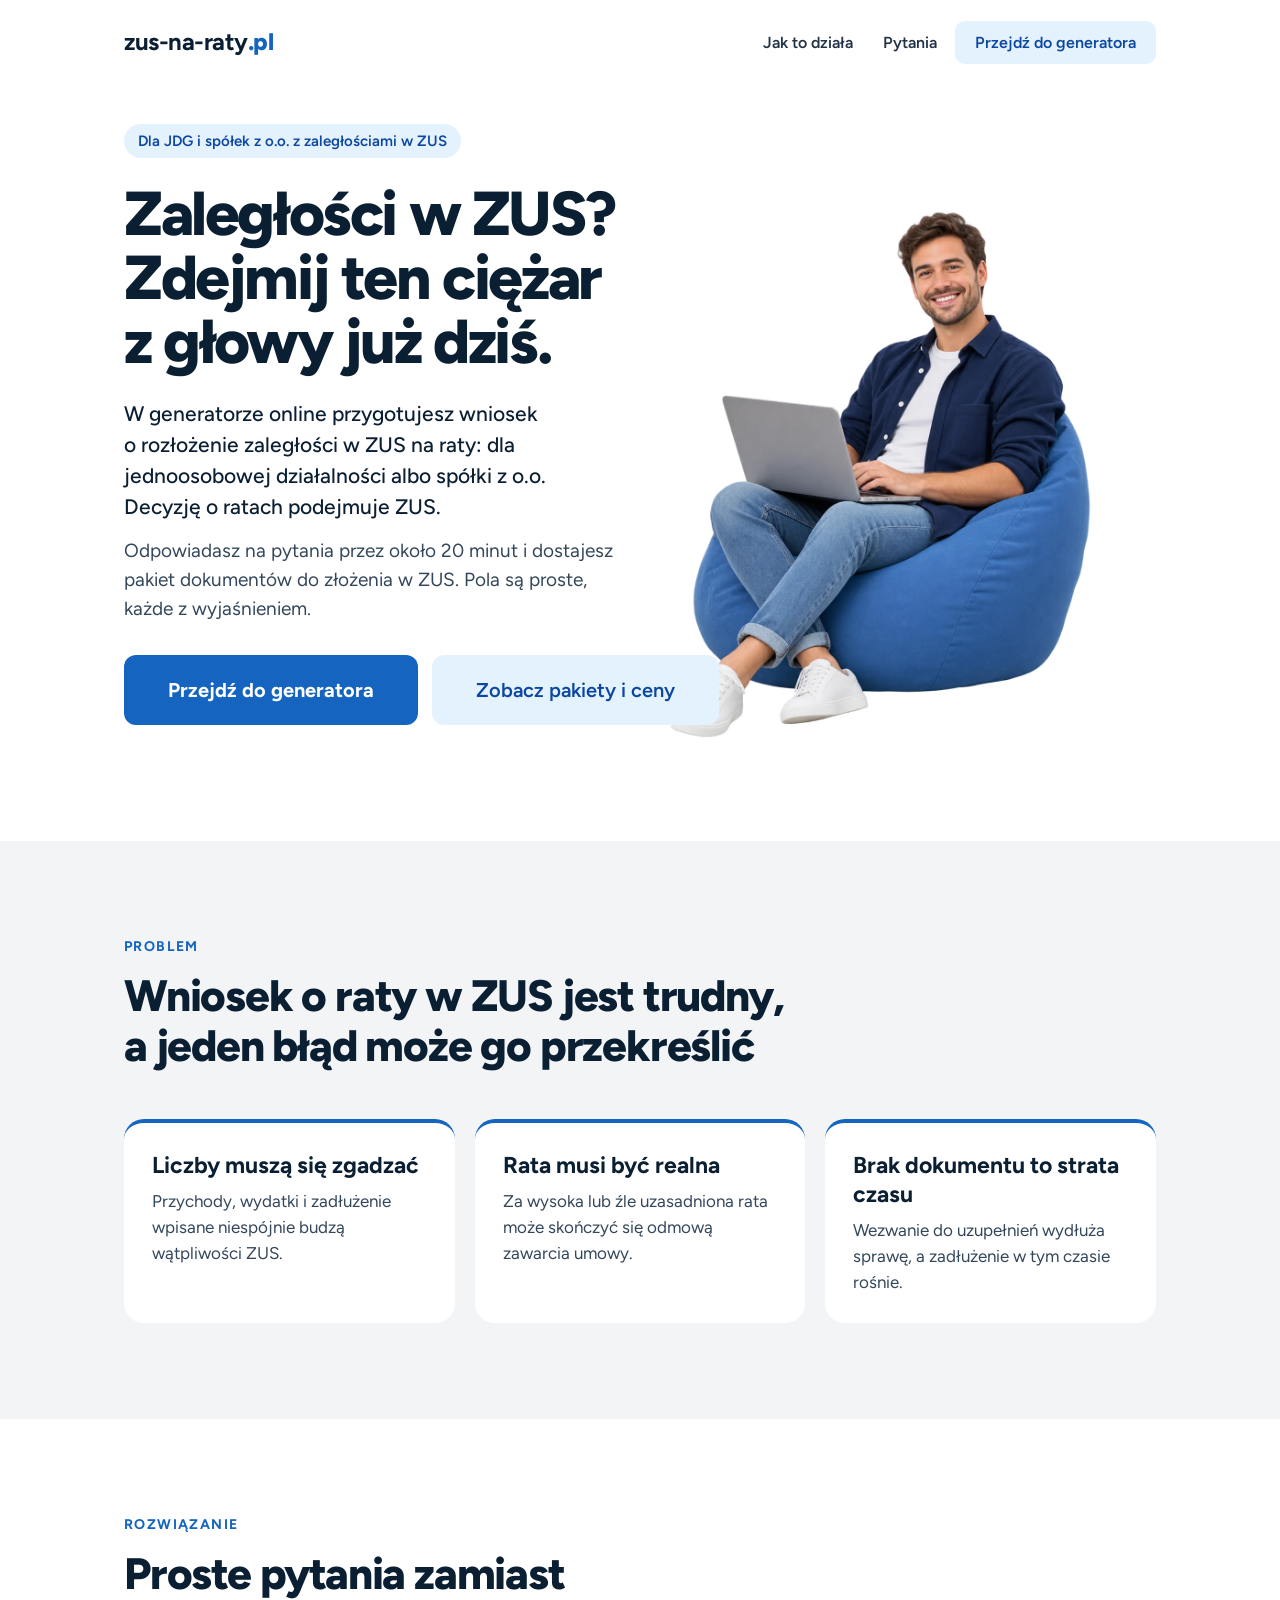
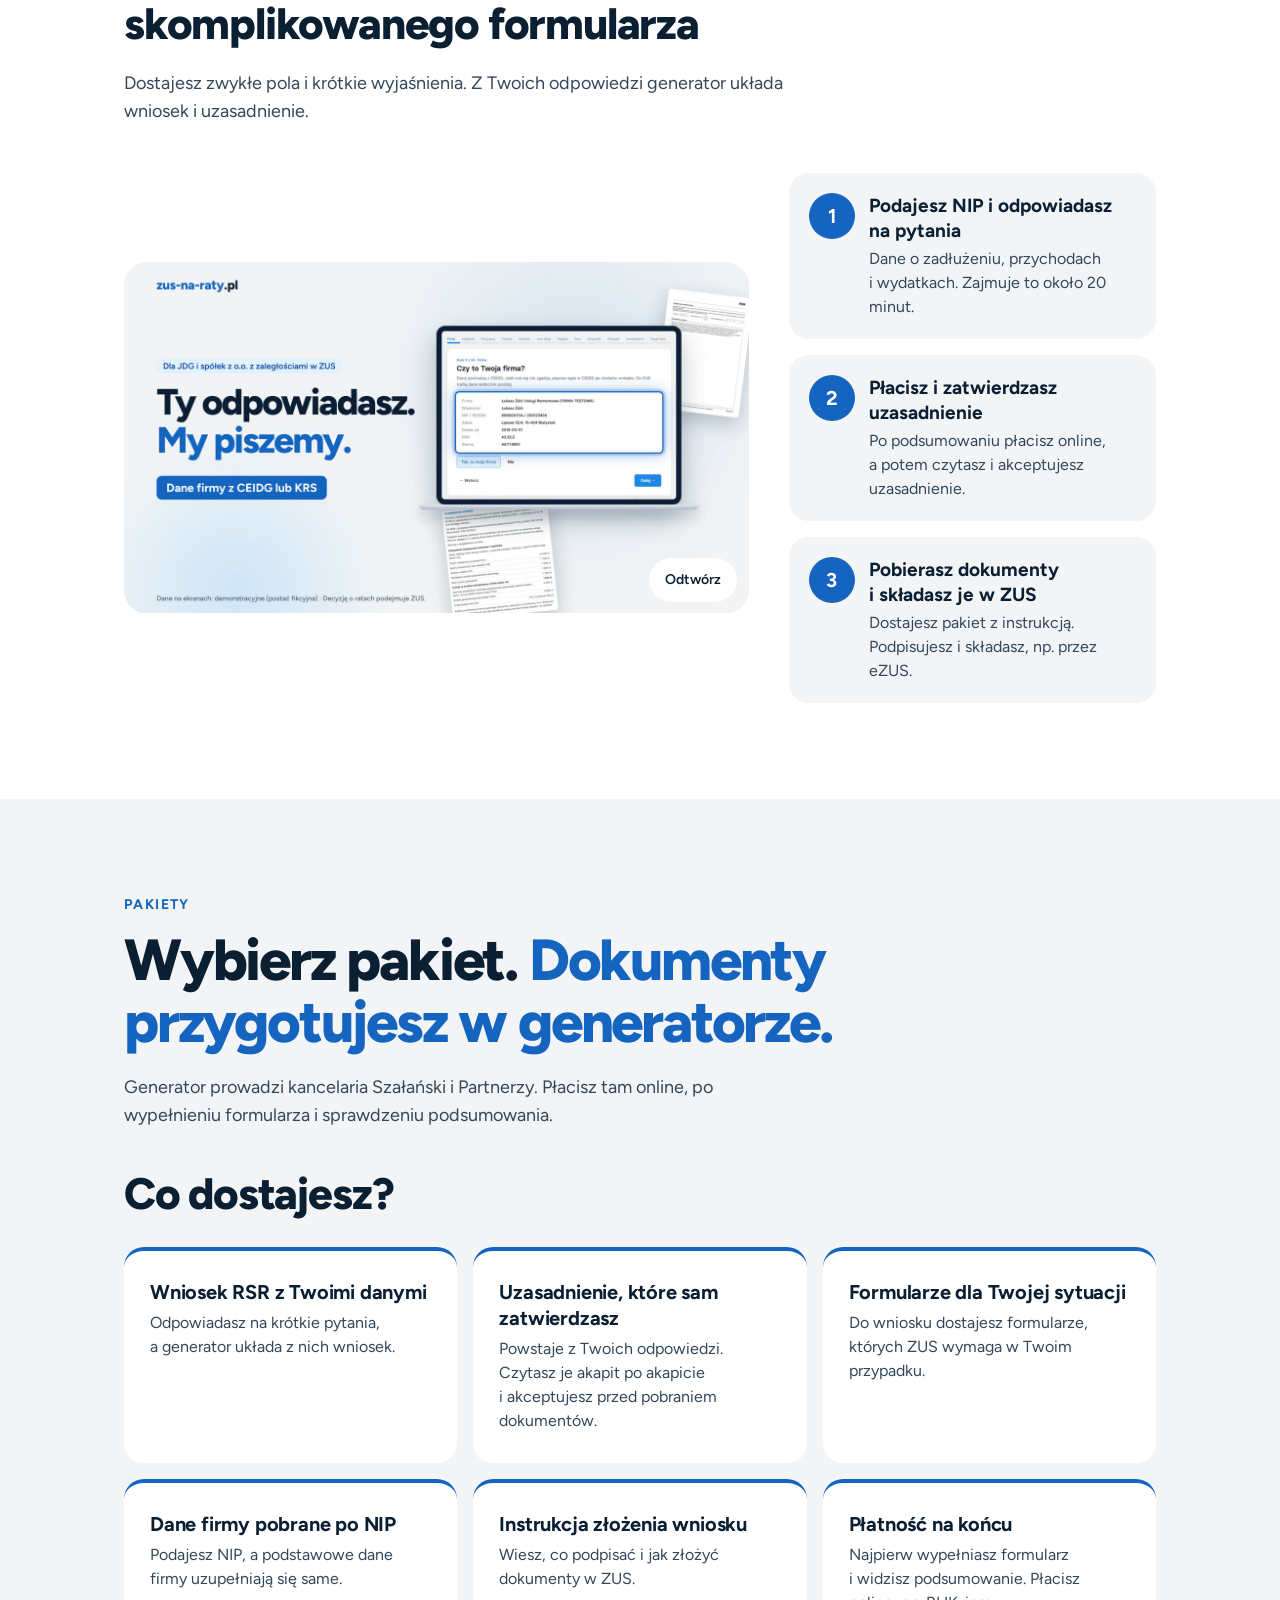
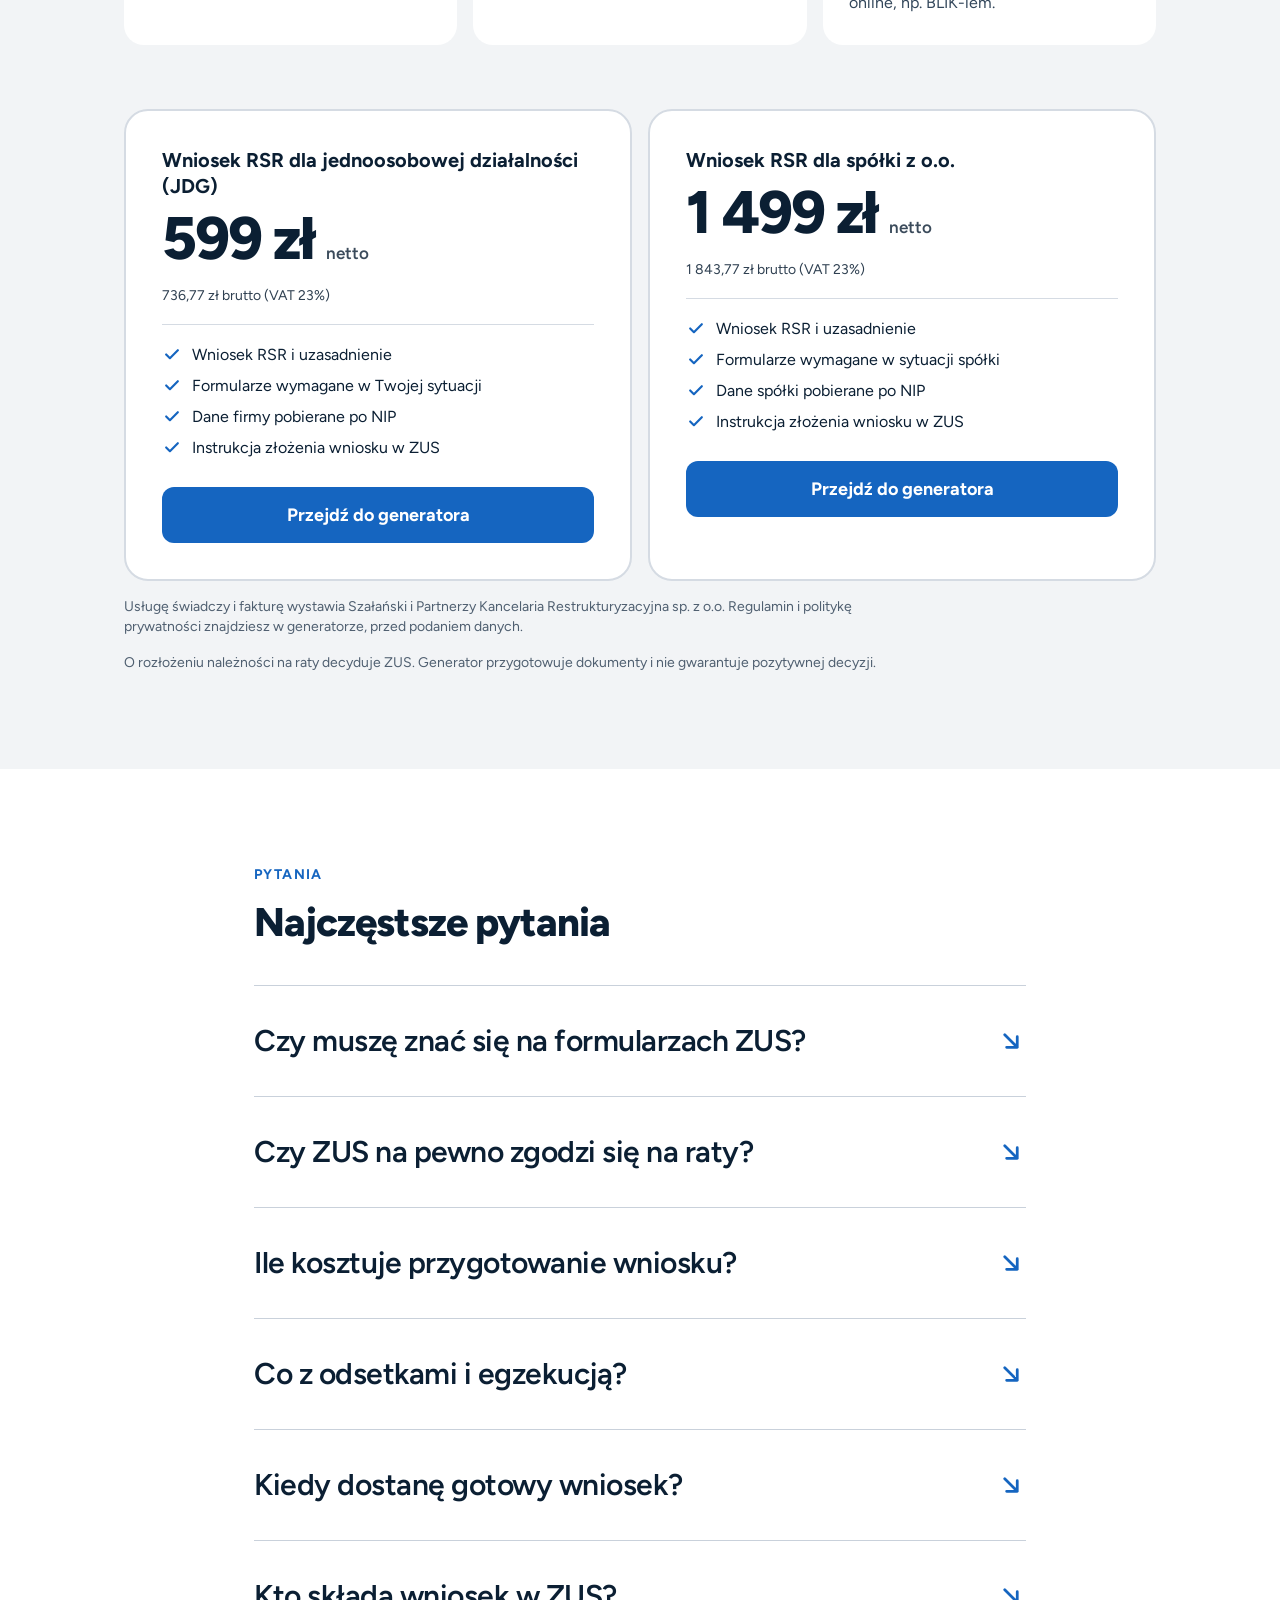
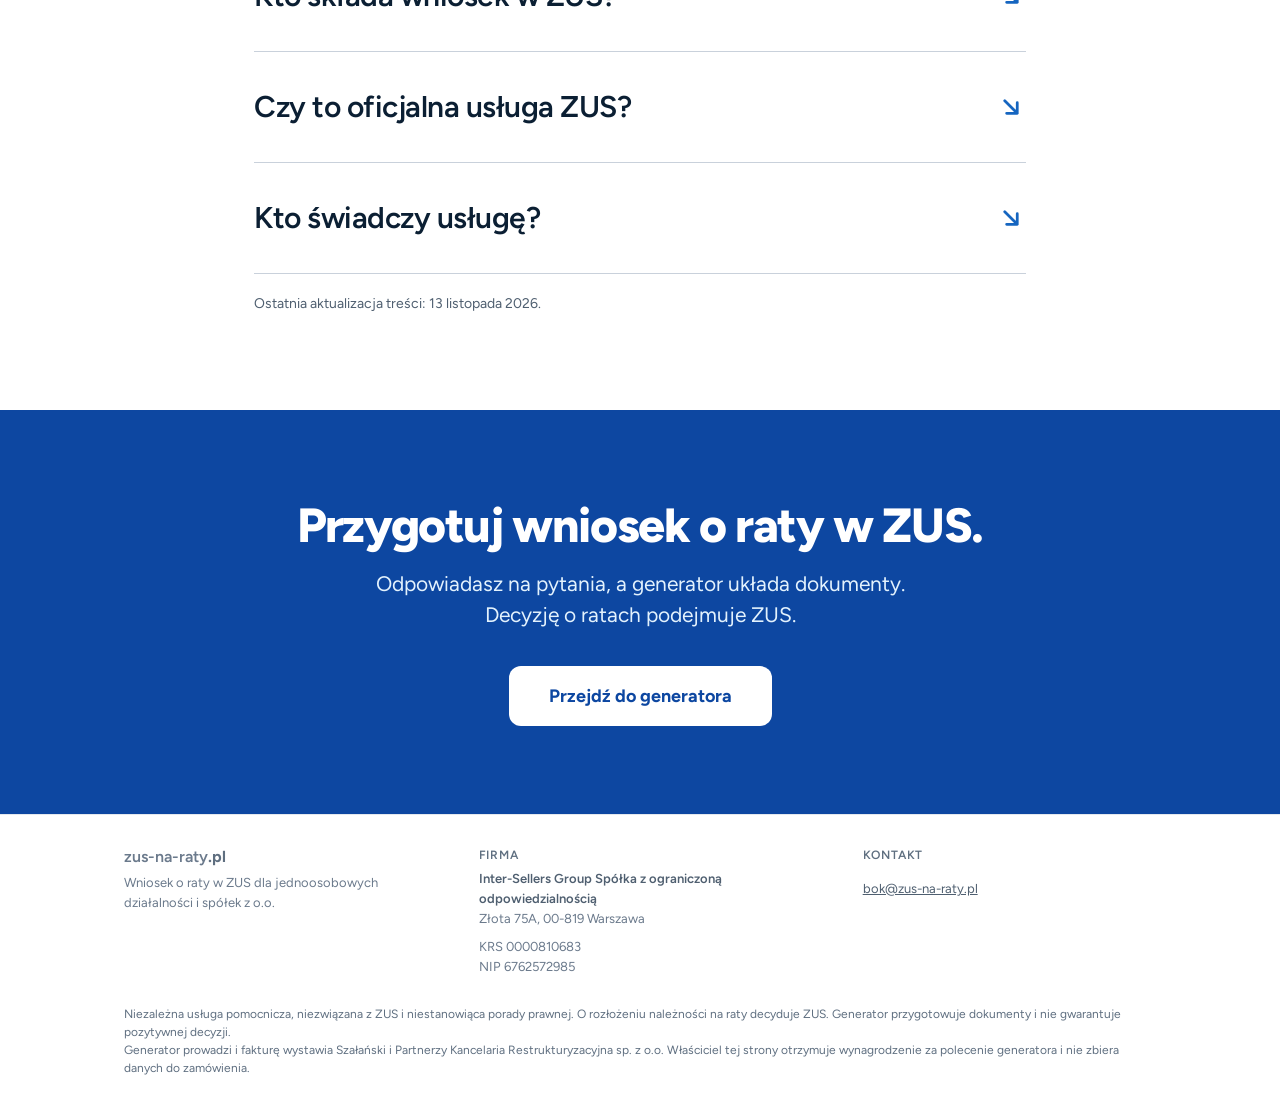
==== commit 2c605558: "Zastąp formularz zamówienia przekierowaniem do generatora Landing nie przyjmuje już zamówień ani dan" ====
--- a/index.html
+++ b/index.html
@@ -3,15 +3,15 @@
 <head>
 <meta charset="utf-8">
 <meta name="viewport" content="width=device-width, initial-scale=1">
-<title>Landing 4.0</title>
-<meta name="description" content="Zaległości w ZUS? Odpowiesz na proste pytania, a my przygotujemy wniosek o raty (RSR) dla JDG lub spółki z o.o. Od 699 zł netto.">
-<!-- NOINDEX do czasu uzupełnienia danych firmy, regulaminu i potwierdzenia treści. Po uzupełnieniu usuń tę linię. -->
+<title>Wniosek o raty w ZUS online dla JDG i spółek | zus-na-raty.pl</title>
+<meta name="description" content="Zaległości w ZUS? Odpowiadasz na proste pytania w generatorze i dostajesz wniosek o raty (RSR) dla JDG lub spółki z o.o. Od 599 zł netto.">
+<!-- NOINDEX do zakończenia testu i potwierdzenia treści z kancelarią. -->
 <meta name="robots" content="noindex, nofollow">
 <link rel="canonical" href="https://zus-na-raty.pl/">
 <meta property="og:type" content="website">
 <meta property="og:locale" content="pl_PL">
 <meta property="og:title" content="Wniosek o raty w ZUS online dla JDG i spółek">
-<meta property="og:description" content="Odpowiedz na proste pytania, a przygotujemy wniosek o rozłożenie zaległości w ZUS na raty. Od 699 zł netto.">
+<meta property="og:description" content="Odpowiedz na proste pytania w generatorze i przygotuj wniosek o rozłożenie zaległości w ZUS na raty. Od 599 zł netto.">
 <meta property="og:url" content="https://zus-na-raty.pl/">
 <meta name="theme-color" content="#0D47A1">
 <link rel="preconnect" href="https://fonts.googleapis.com">
@@ -25,18 +25,18 @@
     {"@type": "Organization", "@id": "https://zus-na-raty.pl/#org", "name": "Inter-Sellers Group", "legalName": "Inter-Sellers Group Spółka z ograniczoną odpowiedzialnością", "email": "bok@zus-na-raty.pl", "taxID": "6762572985", "address": {"@type": "PostalAddress", "streetAddress": "Złota 75A", "postalCode": "00-819", "addressLocality": "Warszawa", "addressCountry": "PL"}, "url": "https://zus-na-raty.pl/", "logo": "[URL LOGO]", "sameAs": []},
     {"@type": "WebSite", "@id": "https://zus-na-raty.pl/#site", "url": "https://zus-na-raty.pl/", "name": "zus-na-raty.pl", "inLanguage": "pl-PL", "publisher": {"@id": "https://zus-na-raty.pl/#org"}},
     {"@type": "Service", "@id": "https://zus-na-raty.pl/#service", "name": "Przygotowanie wniosku o rozłożenie zaległości w ZUS na raty (RSR)",
-     "description": "Usługa pomocnicza: na podstawie odpowiedzi klienta przygotowujemy projekt wniosku o raty w ZUS dla jednoosobowych działalności i spółek z o.o. Decyzję podejmuje ZUS.",
-     "provider": {"@id": "https://zus-na-raty.pl/#org"}, "areaServed": "PL", "inLanguage": "pl-PL",
+     "description": "Generator online: na podstawie odpowiedzi klienta powstaje wniosek o raty w ZUS z uzasadnieniem dla jednoosobowych działalności i spółek z o.o. Decyzję podejmuje ZUS.",
+     "provider": {"@type": "Organization", "name": "Szałański i Partnerzy Kancelaria Restrukturyzacyjna sp. z o.o."}, "areaServed": "PL", "inLanguage": "pl-PL",
      "offers": [
-       {"@type": "Offer", "name": "Wniosek RSR dla jednoosobowej działalności (JDG)", "priceCurrency": "PLN", "price": "699.00",
-        "priceSpecification": {"@type": "PriceSpecification", "price": "699.00", "priceCurrency": "PLN", "valueAddedTaxIncluded": false}},
+       {"@type": "Offer", "name": "Wniosek RSR dla jednoosobowej działalności (JDG)", "priceCurrency": "PLN", "price": "599.00",
+        "priceSpecification": {"@type": "PriceSpecification", "price": "599.00", "priceCurrency": "PLN", "valueAddedTaxIncluded": false}},
        {"@type": "Offer", "name": "Wniosek RSR dla spółki z o.o.", "priceCurrency": "PLN", "price": "1499.00",
         "priceSpecification": {"@type": "PriceSpecification", "price": "1499.00", "priceCurrency": "PLN", "valueAddedTaxIncluded": false}}
      ]},
     {"@type": "FAQPage", "mainEntity": [
-      {"@type": "Question", "name": "Czy muszę znać się na formularzach ZUS?", "acceptedAnswer": {"@type": "Answer", "text": "Nie. Odpowiadasz na proste pytania w zwykłych polach, a każde ma krótkie wyjaśnienie. Specjalista sprawdza wniosek przed złożeniem."}},
+      {"@type": "Question", "name": "Czy muszę znać się na formularzach ZUS?", "acceptedAnswer": {"@type": "Answer", "text": "Nie. Odpowiadasz na proste pytania w zwykłych polach, a każde ma krótkie wyjaśnienie. Uzasadnienie czytasz i zatwierdzasz przed pobraniem dokumentów."}},
       {"@type": "Question", "name": "Czy ZUS na pewno zgodzi się na raty?", "acceptedAnswer": {"@type": "Answer", "text": "Nie. O umowie decyduje ZUS i nikt tego nie gwarantuje. Dobrze przygotowany wniosek zmniejsza ryzyko błędów."}},
-      {"@type": "Question", "name": "Ile kosztuje przygotowanie wniosku?", "acceptedAnswer": {"@type": "Answer", "text": "Pakiet dla JDG kosztuje 699 zł netto, a pakiet dla spółki z o.o. 1 499 zł netto."}}
+      {"@type": "Question", "name": "Ile kosztuje przygotowanie wniosku?", "acceptedAnswer": {"@type": "Answer", "text": "Pakiet dla JDG kosztuje 599 zł netto, a pakiet dla spółki z o.o. 1 499 zł netto. Płacisz online w generatorze."}}
     ]}
   ]
 }
@@ -52,7 +52,7 @@
 <ul>
 <li class="hide-m"><a class="l" href="#rozwiazanie">Jak to działa</a></li>
 <li class="hide-m"><a class="l" href="#pytania">Pytania</a></li>
-<li><a class="cta" href="#pakiet">Zamów</a></li>
+<li><a class="cta js-gen" href="https://szalanskikancelaria.pl/raty-zus/?ref=calmya">Przejdź do generatora</a></li>
 </ul>
 </nav>
 </header>
@@ -64,11 +64,11 @@
 <div class="txt">
 <div class="pill">Dla JDG i spółek z o.o. z zaległościami w ZUS</div>
 <h1>Zaległości w ZUS? Zdejmij ten ciężar z&nbsp;głowy już dziś.</h1>
-<p class="answer">Przygotowujemy wniosek o rozłożenie zaległości w ZUS na raty dla jednoosobowych działalności i spółek z o.o. Decyzję o ratach podejmuje ZUS.</p>
-<p class="lead">Wypełnisz dane i wygenerowany wniosek dostaniesz w ciągu kilku minut. Pola są proste, każde z wyjaśnieniem.</p>
+<p class="answer">W generatorze online przygotujesz wniosek o rozłożenie zaległości w ZUS na raty: dla jednoosobowej działalności albo spółki z o.o. Decyzję o ratach podejmuje ZUS.</p>
+<p class="lead">Odpowiadasz na pytania przez około 20 minut i dostajesz pakiet dokumentów do złożenia w ZUS. Pola są proste, każde z wyjaśnieniem.</p>
 <div class="btnrow">
-<a class="btn btn-main" href="#pakiet">Rozłóż ZUS na raty</a>
-<a class="btn btn-soft" href="#rozwiazanie">Jak to działa</a>
+<a class="btn btn-main js-gen" href="https://szalanskikancelaria.pl/raty-zus/?ref=calmya">Przejdź do generatora</a>
+<a class="btn btn-soft" href="#pakiet">Zobacz pakiety i ceny</a>
 </div>
 </div>
 <div class="card-wrap">
@@ -94,12 +94,12 @@
 <div class="wrap">
 <div class="eyebrow">Rozwiązanie</div>
 <h2 class="h2" style="max-width:760px;margin-bottom:20px">Proste pytania zamiast skomplikowanego formularza</h2>
-<p style="max-width:680px;color:#33475B;margin-bottom:48px">Dostajesz zwykłe pola i krótkie wyjaśnienia. Z Twoich odpowiedzi układamy gotowy wniosek: ratę, liczby i uzasadnienie.</p>
+<p style="max-width:680px;color:#33475B;margin-bottom:48px">Dostajesz zwykłe pola i krótkie wyjaśnienia. Z Twoich odpowiedzi generator układa wniosek i uzasadnienie.</p>
 <div class="split">
 <ol class="steps">
-<li><span class="n">1</span><div><h3>Odpowiadasz na pytania</h3><p>Podajesz dane o zadłużeniu, przychodach i wydatkach.</p></div></li>
-<li><span class="n">2</span><div><h3>Dostajesz wniosek w ciągu kilku minut</h3><p>Z Twoich danych układamy ratę, liczby i uzasadnienie.</p></div></li>
-<li><span class="n">3</span><div><h3>Podpisujesz i składasz</h3><p>Dostajesz gotowy wniosek i składasz go w ZUS, np. przez eZUS.</p></div></li>
+<li><span class="n">1</span><div><h3>Podajesz NIP i odpowiadasz na pytania</h3><p>Dane o zadłużeniu, przychodach i wydatkach. Zajmuje to około 20 minut.</p></div></li>
+<li><span class="n">2</span><div><h3>Płacisz i zatwierdzasz uzasadnienie</h3><p>Po podsumowaniu płacisz online, a potem czytasz i akceptujesz uzasadnienie.</p></div></li>
+<li><span class="n">3</span><div><h3>Pobierasz dokumenty i składasz je w ZUS</h3><p>Dostajesz pakiet z instrukcją. Podpisujesz i składasz, np. przez eZUS.</p></div></li>
 </ol>
 <figure>
 <div class="vwrap">
@@ -111,148 +111,54 @@
 </div>
 </section>
 
-<!-- ZAMÓWIENIE -->
+<!-- PAKIETY -->
 <section class="grey" id="zamow">
 <div class="wrap">
-<div class="eyebrow">Zamówienie</div>
-<h2 class="h2 xl h2-order">Zamów teraz. <span style="color:#1565C0">Wniosek odbierzesz w ciągu kilku minut.</span></h2>
-<p style="max-width:680px;color:#33475B;margin-bottom:40px">Zapłacisz teraz BLIK-iem albo później z PayPo.</p>
-
-<h3 class="sub-h">Co zyskujesz?</h3>
+<div class="eyebrow">Pakiety</div>
+<h2 class="h2 xl h2-order">Wybierz pakiet. <span style="color:#1565C0">Dokumenty przygotujesz w generatorze.</span></h2>
+<p style="max-width:680px;color:#33475B;margin-bottom:40px">Generator prowadzi kancelaria Szałański i Partnerzy. Płacisz tam online, po wypełnieniu formularza i sprawdzeniu podsumowania.</p>
+
+<h3 class="sub-h">Co dostajesz?</h3>
 <ul class="gain">
-<li><div><h4>Gotowy wniosek po wypełnieniu prostych pól</h4><p>Odpowiadasz na krótkie pytania, a my układamy z nich wniosek.</p></div></li>
-<li><div><h4>Rata dopasowana do Twojego portfela</h4><p>Dobieramy ratę do Twoich przychodów i wydatków, żeby dało się ją realnie spłacać.</p></div></li>
-<li><div><h4>Uzasadnienie napisane za Ciebie</h4><p>Opisujemy Twoją sytuację finansową tak, by była jasna i spójna z liczbami.</p></div></li>
-<li><div><h4>Lista załączników dla Twojej firmy</h4><p>Wiesz, jakie dokumenty dołączyć, bez zgadywania i bez zbędnych papierów.</p></div></li>
-<li><div><h4>Kontrola liczb przed złożeniem</h4><p>Sprawdzamy, czy kwoty i dane nie wykluczają się nawzajem, zanim wniosek trafi do ZUS.</p></div></li>
-<li><div><h4>Płacisz BLIK-iem teraz albo PayPo później</h4><p>Formy płatności wybierasz sam. Warunki PayPo ustala PayPo.</p></div></li>
-</ul>
-
-<div class="stack">
+<li><div><h4>Wniosek RSR z Twoimi danymi</h4><p>Odpowiadasz na krótkie pytania, a generator układa z nich wniosek.</p></div></li>
+<li><div><h4>Uzasadnienie, które sam zatwierdzasz</h4><p>Powstaje z Twoich odpowiedzi. Czytasz je akapit po akapicie i akceptujesz przed pobraniem dokumentów.</p></div></li>
+<li><div><h4>Formularze dla Twojej sytuacji</h4><p>Do wniosku dostajesz formularze, których ZUS wymaga w Twoim przypadku.</p></div></li>
+<li><div><h4>Dane firmy pobrane po NIP</h4><p>Podajesz NIP, a podstawowe dane firmy uzupełniają się same.</p></div></li>
+<li><div><h4>Instrukcja złożenia wniosku</h4><p>Wiesz, co podpisać i jak złożyć dokumenty w ZUS.</p></div></li>
+<li><div><h4>Płatność na końcu</h4><p>Najpierw wypełniasz formularz i widzisz podsumowanie. Płacisz online, np. BLIK-iem.</p></div></li>
+</ul>
 
 <div id="pakiet">
-<div class="step-h"><span class="b">1</span><h3>Wybierz pakiet</h3></div>
-<div class="pkgs" role="group" aria-label="Pakiet">
-<button type="button" class="pkg sel" data-pkg="jdg" aria-pressed="true">
-<span class="top"><span class="name">Wniosek RSR dla jednoosobowej działalności (JDG)</span><span class="tag">Wybrano</span></span>
-<span class="price">699 zł <small>netto</small></span>
-<span class="gross">859,77 zł brutto (VAT 23%)</span>
+<div class="pkgs">
+<div class="pkg">
+<span class="top"><span class="name">Wniosek RSR dla jednoosobowej działalności (JDG)</span></span>
+<span class="price">599 zł <small>netto</small></span>
+<span class="gross">736,77 zł brutto (VAT 23%)</span>
 <ul>
-<li><svg width="20" height="20" viewBox="0 0 24 24" fill="none" stroke-width="2.6" stroke-linecap="round" stroke-linejoin="round" aria-hidden="true"><path d="M5 12.5l4.5 4.5L19 7.5"/></svg>Projekt wniosku RSR i uzasadnienie</li>
-<li><svg width="20" height="20" viewBox="0 0 24 24" fill="none" stroke-width="2.6" stroke-linecap="round" stroke-linejoin="round" aria-hidden="true"><path d="M5 12.5l4.5 4.5L19 7.5"/></svg>Analiza i bezpieczna rata</li>
-<li><svg width="20" height="20" viewBox="0 0 24 24" fill="none" stroke-width="2.6" stroke-linecap="round" stroke-linejoin="round" aria-hidden="true"><path d="M5 12.5l4.5 4.5L19 7.5"/></svg>Lista załączników</li>
-<li><svg width="20" height="20" viewBox="0 0 24 24" fill="none" stroke-width="2.6" stroke-linecap="round" stroke-linejoin="round" aria-hidden="true"><path d="M5 12.5l4.5 4.5L19 7.5"/></svg>Weryfikacja specjalisty</li>
-</ul>
-</button>
-<button type="button" class="pkg" data-pkg="spzoo" aria-pressed="false">
-<span class="top"><span class="name">Wniosek RSR dla spółki z o.o.</span><span class="tag">Wybrano</span></span>
+<li><svg width="20" height="20" viewBox="0 0 24 24" fill="none" stroke-width="2.6" stroke-linecap="round" stroke-linejoin="round" aria-hidden="true"><path d="M5 12.5l4.5 4.5L19 7.5"/></svg>Wniosek RSR i uzasadnienie</li>
+<li><svg width="20" height="20" viewBox="0 0 24 24" fill="none" stroke-width="2.6" stroke-linecap="round" stroke-linejoin="round" aria-hidden="true"><path d="M5 12.5l4.5 4.5L19 7.5"/></svg>Formularze wymagane w Twojej sytuacji</li>
+<li><svg width="20" height="20" viewBox="0 0 24 24" fill="none" stroke-width="2.6" stroke-linecap="round" stroke-linejoin="round" aria-hidden="true"><path d="M5 12.5l4.5 4.5L19 7.5"/></svg>Dane firmy pobierane po NIP</li>
+<li><svg width="20" height="20" viewBox="0 0 24 24" fill="none" stroke-width="2.6" stroke-linecap="round" stroke-linejoin="round" aria-hidden="true"><path d="M5 12.5l4.5 4.5L19 7.5"/></svg>Instrukcja złożenia wniosku w ZUS</li>
+</ul>
+<a class="pkg-go js-gen" href="https://szalanskikancelaria.pl/raty-zus/?ref=calmya">Przejdź do generatora</a>
+</div>
+<div class="pkg">
+<span class="top"><span class="name">Wniosek RSR dla spółki z o.o.</span></span>
 <span class="price">1 499 zł <small>netto</small></span>
 <span class="gross">1 843,77 zł brutto (VAT 23%)</span>
 <ul>
-<li><svg width="20" height="20" viewBox="0 0 24 24" fill="none" stroke-width="2.6" stroke-linecap="round" stroke-linejoin="round" aria-hidden="true"><path d="M5 12.5l4.5 4.5L19 7.5"/></svg>Projekt wniosku RSR i uzasadnienie</li>
-<li><svg width="20" height="20" viewBox="0 0 24 24" fill="none" stroke-width="2.6" stroke-linecap="round" stroke-linejoin="round" aria-hidden="true"><path d="M5 12.5l4.5 4.5L19 7.5"/></svg>Analiza i bezpieczna rata</li>
-<li><svg width="20" height="20" viewBox="0 0 24 24" fill="none" stroke-width="2.6" stroke-linecap="round" stroke-linejoin="round" aria-hidden="true"><path d="M5 12.5l4.5 4.5L19 7.5"/></svg>Dokumenty i reprezentacja spółki</li>
-<li><svg width="20" height="20" viewBox="0 0 24 24" fill="none" stroke-width="2.6" stroke-linecap="round" stroke-linejoin="round" aria-hidden="true"><path d="M5 12.5l4.5 4.5L19 7.5"/></svg>Weryfikacja specjalisty</li>
-</ul>
-</button>
-</div>
-</div>
-
-<div>
-<div class="step-h"><span class="b">2</span><h3>Podaj dane</h3></div>
-<p class="step-sub">Wpisz NIP i uzupełnij dane kontaktowe.</p>
-<div class="card2">
-<div class="nip-row">
-<div><label for="z-nip">NIP</label><input id="z-nip" type="text" inputmode="numeric" autocomplete="off" placeholder="np. 123-456-78-90"></div>
-<button type="button" class="btn-dark" id="nip-load">Sprawdź NIP</button>
-</div>
-<p class="msg" id="nip-msg" role="status" hidden></p>
-
-<div id="f-jdg">
-<div class="grp">DANE PRZEDSIĘBIORCY (JDG)</div>
-<div class="fields">
-<div><label for="j-name">Imię i nazwisko</label><input id="j-name" type="text" autocomplete="name"></div>
-<div><label for="j-mail">E-mail</label><input id="j-mail" type="email" autocomplete="email"></div>
-<div><label for="j-tel">Telefon</label><input id="j-tel" type="tel" autocomplete="tel"></div>
-</div>
-</div>
-<div id="f-spzoo" hidden>
-<div class="grp">DANE SPÓŁKI Z O.O.</div>
-<div class="fields">
-<div><label for="s-name">Nazwa spółki</label><input id="s-name" type="text" autocomplete="organization"></div>
-<div><label for="s-rep">Osoba reprezentująca spółkę</label><input id="s-rep" type="text"></div>
-<div><label for="s-mail">E-mail</label><input id="s-mail" type="email" autocomplete="email"></div>
-<div><label for="s-tel">Telefon</label><input id="s-tel" type="tel" autocomplete="tel"></div>
-</div>
-</div>
-</div>
-</div>
-
-<div>
-<div class="step-h"><span class="b">3</span><h3>Wybierz płatność</h3></div>
-<p class="step-sub">Zapłać teraz albo później. Wybór możesz zmienić w każdej chwili.</p>
-<div class="pays" role="group" aria-label="Forma płatności">
-<button type="button" class="pay on" data-pay="blik" data-label="BLIK" aria-pressed="true"><span class="r"><i></i></span><span class="tx"><span class="ti">Zapłać teraz BLIK-iem</span><span class="de">Szybko, jednym kodem z aplikacji banku.</span></span><span class="mark" style="letter-spacing:1px">BLIK</span></button>
-<button type="button" class="pay" data-pay="card" data-label="Karta lub przelew" aria-pressed="false"><span class="r"><i></i></span><span class="tx"><span class="ti">Zapłać teraz kartą lub przelewem</span><span class="de">Płatność online, potwierdzenie od razu.</span></span></button>
-<button type="button" class="pay" id="pay-later" data-pay="later" data-label="PayPo" aria-pressed="false"><span class="r"><i></i></span><span class="tx"><span class="ti">Zapłać później z PayPo</span><span class="de">Zamów dziś, zapłać później na zasadach PayPo.</span></span><span class="mark" style="letter-spacing:-.5px">PayPo</span></button>
-</div>
-<p class="note" id="later-note" style="margin-top:14px" hidden>Termin, limit, ewentualne koszty i decyzję o przyznaniu płatności odroczonej ustala PayPo.</p>
-</div>
-
-<div>
-<div class="sum" id="sum">
-<div class="hd">Twoje zamówienie</div>
-<div class="bd">
-<div>
-<div style="display:flex;justify-content:space-between;gap:16px;align-items:flex-start">
-<div><div style="font-size:21px;line-height:27px;font-weight:800;color:#0B1F33">Plan spłaty ZUS</div><div style="font-size:15px;line-height:22px;color:#4F5F70">Pakiet <span id="s-pkg">JDG</span></div></div>
-<div style="font-size:21px;line-height:27px;font-weight:800;color:#0B1F33;white-space:nowrap"><span class="v-net">699,00</span> zł</div>
-</div>
-<div style="border-top:1px dashed #C9D1DB;margin:20px 0 16px"></div>
-<div class="row" id="bf-row" hidden><span>Rabat −20%</span><span>−<span id="v-disc">0,00</span> zł</span></div>
-<div class="row"><span>Netto</span><span><span class="v-net">699,00</span> zł</span></div>
-<div class="row"><span>VAT 23%</span><span><span id="v-vat">160,77</span> zł</span></div>
-<div class="row"><b>Brutto</b><b><span class="v-gross">859,77</span> zł</b></div>
-</div>
-<div>
-<div class="row"><span>Płatność</span><b id="s-pay">BLIK</b></div>
-<div class="due"><span>Do zapłaty dziś</span><span id="v-due">859,77 zł</span></div>
-<p class="note" id="s-later" style="margin-top:8px" hidden>Pozostałe <span class="v-gross">859,77</span> zł zapłacisz przez PayPo, na jego zasadach.</p>
-</div>
-<div>
-<button type="button" class="chk" id="chk" aria-pressed="false"><span class="bx"><svg width="16" height="16" viewBox="0 0 24 24" fill="none" stroke="#fff" stroke-width="3.4" stroke-linecap="round" stroke-linejoin="round" aria-hidden="true"><path d="M5 12.5l4.5 4.5L19 7.5"/></svg></span><span>Akceptuję regulamin i zasady przetwarzania danych osobowych.</span></button>
-<p class="err" id="ord-err" role="alert" hidden></p>
-<p class="err" id="chk-err" role="alert" hidden>Zaznacz zgodę, aby złożyć zamówienie.</p>
-<button type="button" class="order" id="order"><svg width="20" height="20" viewBox="0 0 24 24" fill="none" stroke="#fff" stroke-width="2.2" stroke-linecap="round" stroke-linejoin="round" aria-hidden="true"><rect x="5" y="11" width="14" height="9" rx="2"/><path d="M8 11V8a4 4 0 0 1 8 0v3"/></svg><span>Zamawiam plan spłaty</span></button>
-<p class="note" style="text-align:center;margin-top:12px">Decyzję o umowie ratalnej podejmuje ZUS.</p>
-</div>
-</div>
-</div>
-
-<div class="sum done" id="done" hidden>
-<div class="hd" style="background:#0B1F33;color:#fff">
-<div class="ok"><svg width="32" height="32" viewBox="0 0 24 24" fill="none" stroke="#fff" stroke-width="3" stroke-linecap="round" stroke-linejoin="round" aria-hidden="true"><path d="M5 12.5l4.5 4.5L19 7.5"/></svg></div>
-<div style="font-size:26px;line-height:32px;font-weight:800;letter-spacing:-.5px">Dziękujemy za zamówienie</div>
-<div style="font-size:16px;line-height:24px;color:#BBDEFB;margin-top:6px">Zaczynamy przygotowywać Twój wniosek.</div>
-</div>
-<div class="bd">
-<div class="row" style="line-height:28px"><span>Pakiet</span><b id="d-pkg"></b></div>
-<div class="row" style="line-height:28px"><span>Płatność</span><b id="d-pay"></b></div>
-<div class="row" style="line-height:28px"><span>Wartość brutto</span><b><span class="v-gross"></span> zł</b></div>
-<div style="border-top:1px dashed #C9D1DB;margin:18px 0"></div>
-<p style="font-size:15px;line-height:22px;font-weight:700;color:#0B1F33;margin-bottom:8px">Co dalej</p>
-<ol style="margin:0;padding-left:20px;font-size:15px;line-height:24px;color:#33475B">
-<li>Wyślemy potwierdzenie na Twój e-mail.</li>
-<li>Poprosimy o dane do wniosku, w prostych polach.</li>
-<li>Dostaniesz gotowy wniosek do podpisu.</li>
-</ol>
-<button type="button" id="reset" style="margin-top:20px;background:transparent;border:0;padding:0;color:#1565C0;font-size:15px;font-weight:600;text-decoration:underline">Zmień zamówienie</button>
-<p class="note" style="font-size:12px;line-height:18px;margin-top:14px">Podgląd potwierdzenia. Przyjmowanie zamówień i płatności nie jest jeszcze podłączone.</p>
-</div>
-</div>
-</div>
-
-</div>
+<li><svg width="20" height="20" viewBox="0 0 24 24" fill="none" stroke-width="2.6" stroke-linecap="round" stroke-linejoin="round" aria-hidden="true"><path d="M5 12.5l4.5 4.5L19 7.5"/></svg>Wniosek RSR i uzasadnienie</li>
+<li><svg width="20" height="20" viewBox="0 0 24 24" fill="none" stroke-width="2.6" stroke-linecap="round" stroke-linejoin="round" aria-hidden="true"><path d="M5 12.5l4.5 4.5L19 7.5"/></svg>Formularze wymagane w sytuacji spółki</li>
+<li><svg width="20" height="20" viewBox="0 0 24 24" fill="none" stroke-width="2.6" stroke-linecap="round" stroke-linejoin="round" aria-hidden="true"><path d="M5 12.5l4.5 4.5L19 7.5"/></svg>Dane spółki pobierane po NIP</li>
+<li><svg width="20" height="20" viewBox="0 0 24 24" fill="none" stroke-width="2.6" stroke-linecap="round" stroke-linejoin="round" aria-hidden="true"><path d="M5 12.5l4.5 4.5L19 7.5"/></svg>Instrukcja złożenia wniosku w ZUS</li>
+</ul>
+<a class="pkg-go js-gen" href="https://szalanskikancelaria.pl/raty-zus/?ref=calmya">Przejdź do generatora</a>
+</div>
+</div>
+<p class="note seller">Usługę świadczy i fakturę wystawia Szałański i Partnerzy Kancelaria Restrukturyzacyjna sp. z o.o. Regulamin i politykę prywatności znajdziesz w generatorze, przed podaniem danych.</p>
+<p class="note seller">O rozłożeniu należności na raty decyduje ZUS. Generator przygotowuje dokumenty i nie gwarantuje pozytywnej decyzji.</p>
+</div>
+
 </div>
 </section>
 
@@ -262,24 +168,25 @@
 <div class="eyebrow">Pytania</div>
 <h2 class="h2 h2-faq">Najczęstsze pytania</h2>
 <div class="acc">
-<details><summary>Czy muszę znać się na formularzach ZUS?<svg width="30" height="30" viewBox="0 0 24 24" fill="none" stroke="#1565C0" stroke-width="2.2" stroke-linecap="round" stroke-linejoin="round" aria-hidden="true"><path d="M7 7l10 10M17 8.5V17H8.5"/></svg></summary><div class="ans">Nie. Odpowiadasz na proste pytania w zwykłych polach, a każde ma krótkie wyjaśnienie. Resztą zajmujemy się my, a specjalista sprawdza wniosek przed złożeniem.</div></details>
+<details><summary>Czy muszę znać się na formularzach ZUS?<svg width="30" height="30" viewBox="0 0 24 24" fill="none" stroke="#1565C0" stroke-width="2.2" stroke-linecap="round" stroke-linejoin="round" aria-hidden="true"><path d="M7 7l10 10M17 8.5V17H8.5"/></svg></summary><div class="ans">Nie. Odpowiadasz na proste pytania w zwykłych polach, a każde ma krótkie wyjaśnienie. Uzasadnienie czytasz i zatwierdzasz sam, zanim pobierzesz dokumenty.</div></details>
 <details><summary>Czy ZUS na pewno zgodzi się na raty?<svg width="30" height="30" viewBox="0 0 24 24" fill="none" stroke="#1565C0" stroke-width="2.2" stroke-linecap="round" stroke-linejoin="round" aria-hidden="true"><path d="M7 7l10 10M17 8.5V17H8.5"/></svg></summary><div class="ans">Nie. O umowie decyduje ZUS i nikt tego nie gwarantuje. Dobrze przygotowany wniosek zmniejsza ryzyko błędów.</div></details>
-<details><summary>Ile kosztuje przygotowanie wniosku?<svg width="30" height="30" viewBox="0 0 24 24" fill="none" stroke="#1565C0" stroke-width="2.2" stroke-linecap="round" stroke-linejoin="round" aria-hidden="true"><path d="M7 7l10 10M17 8.5V17H8.5"/></svg></summary><div class="ans">Pakiet dla JDG kosztuje 699 zł netto, a pakiet dla spółki z o.o. 1 499 zł netto. Płacisz od razu BLIK-iem, kartą lub przelewem, albo później z PayPo.</div></details>
+<details><summary>Ile kosztuje przygotowanie wniosku?<svg width="30" height="30" viewBox="0 0 24 24" fill="none" stroke="#1565C0" stroke-width="2.2" stroke-linecap="round" stroke-linejoin="round" aria-hidden="true"><path d="M7 7l10 10M17 8.5V17H8.5"/></svg></summary><div class="ans">Pakiet dla JDG kosztuje 599 zł netto, a pakiet dla spółki z o.o. 1 499 zł netto. Płacisz online w generatorze, po wypełnieniu formularza.</div></details>
 <details><summary>Co z odsetkami i egzekucją?<svg width="30" height="30" viewBox="0 0 24 24" fill="none" stroke="#1565C0" stroke-width="2.2" stroke-linecap="round" stroke-linejoin="round" aria-hidden="true"><path d="M7 7l10 10M17 8.5V17H8.5"/></svg></summary><div class="ans">Zawarcie umowy ratalnej może zatrzymać odsetki za zwłokę (zastępuje je opłata prolongacyjna) i umożliwić zawieszenie egzekucji. Zasady określa ZUS.</div></details>
-<details><summary>Kiedy dostanę gotowy wniosek?<svg width="30" height="30" viewBox="0 0 24 24" fill="none" stroke="#1565C0" stroke-width="2.2" stroke-linecap="round" stroke-linejoin="round" aria-hidden="true"><path d="M7 7l10 10M17 8.5V17H8.5"/></svg></summary><div class="ans">Wniosek generuje się automatycznie, gdy tylko wypełnisz wszystkie pola formularza.</div></details>
+<details><summary>Kiedy dostanę gotowy wniosek?<svg width="30" height="30" viewBox="0 0 24 24" fill="none" stroke="#1565C0" stroke-width="2.2" stroke-linecap="round" stroke-linejoin="round" aria-hidden="true"><path d="M7 7l10 10M17 8.5V17H8.5"/></svg></summary><div class="ans">Wypełnienie formularza zajmuje około 20 minut. Po płatności zatwierdzasz uzasadnienie i pobierasz pakiet dokumentów.</div></details>
 <details><summary>Kto składa wniosek w ZUS?<svg width="30" height="30" viewBox="0 0 24 24" fill="none" stroke="#1565C0" stroke-width="2.2" stroke-linecap="round" stroke-linejoin="round" aria-hidden="true"><path d="M7 7l10 10M17 8.5V17H8.5"/></svg></summary><div class="ans">Ty. Dostajesz gotowy wniosek, podpisujesz go i składasz w ZUS, np. przez eZUS.</div></details>
 <details><summary>Czy to oficjalna usługa ZUS?<svg width="30" height="30" viewBox="0 0 24 24" fill="none" stroke="#1565C0" stroke-width="2.2" stroke-linecap="round" stroke-linejoin="round" aria-hidden="true"><path d="M7 7l10 10M17 8.5V17H8.5"/></svg></summary><div class="ans">Nie. To niezależna usługa pomocnicza, niezwiązana z ZUS i niestanowiąca porady prawnej.</div></details>
-</div>
-<p class="note" style="margin-top:20px">Ostatnia aktualizacja treści: <time datetime="2026-11-12">12 listopada 2026</time>.</p>
+<details><summary>Kto świadczy usługę?<svg width="30" height="30" viewBox="0 0 24 24" fill="none" stroke="#1565C0" stroke-width="2.2" stroke-linecap="round" stroke-linejoin="round" aria-hidden="true"><path d="M7 7l10 10M17 8.5V17H8.5"/></svg></summary><div class="ans">Generator prowadzi Szałański i Partnerzy Kancelaria Restrukturyzacyjna sp. z o.o. To z nią zawierasz umowę i od niej dostajesz fakturę. Ta strona poleca generator i jej właściciel otrzymuje za to wynagrodzenie.</div></details>
+</div>
+<p class="note" style="margin-top:20px">Ostatnia aktualizacja treści: <time datetime="2026-11-13">13 listopada 2026</time>.</p>
 </div>
 </section>
 
 <!-- CTA -->
 <div class="final">
 <div class="wrap">
-<h2>Rozłóż ZUS na raty już dziś.</h2>
-<p>Wypełnisz dane i wniosek dostaniesz w ciągu kilku minut. Zapłacisz od razu lub później z PayPo.</p>
-<a class="btn" href="#pakiet">Rozłóż ZUS na raty</a>
+<h2>Przygotuj wniosek o raty w ZUS.</h2>
+<p>Odpowiadasz na pytania, a generator układa dokumenty. Decyzję o ratach podejmuje ZUS.</p>
+<a class="btn js-gen" href="https://szalanskikancelaria.pl/raty-zus/?ref=calmya">Przejdź do generatora</a>
 </div>
 </div>
 
@@ -292,25 +199,10 @@
 <div><h4>Firma</h4><p><b>Inter-Sellers Group Spółka z ograniczoną odpowiedzialnością</b><br>Złota 75A, 00-819 Warszawa</p><p>KRS 0000810683<br>NIP 6762572985</p></div>
 <div><h4>Kontakt</h4><p><a href="mailto:bok@zus-na-raty.pl" style="color:#4F5F70;display:inline-block;padding:10px 0">bok@zus-na-raty.pl</a></p></div>
 </div>
-<p class="ft-note">Niezależna usługa pomocnicza, niezwiązana z ZUS i niestanowiąca porady prawnej. Decyzję podejmuje ZUS.</p>
+<p class="ft-note">Niezależna usługa pomocnicza, niezwiązana z ZUS i niestanowiąca porady prawnej. O rozłożeniu należności na raty decyduje ZUS. Generator przygotowuje dokumenty i nie gwarantuje pozytywnej decyzji.</p>
+<p class="ft-note">Generator prowadzi i fakturę wystawia Szałański i Partnerzy Kancelaria Restrukturyzacyjna sp. z o.o. Właściciel tej strony otrzymuje wynagrodzenie za polecenie generatora i nie zbiera danych do zamówienia.</p>
 </div>
 </footer>
-
-<!-- BLACK FRIDAY -->
-<div class="bf-back" id="bf-popup" role="dialog" aria-modal="true" aria-label="Black Friday: 20% rabatu" hidden>
-<div class="bf-box">
-<button type="button" class="bf-x" data-bf-close aria-label="Zamknij">×</button>
-<div class="bf-tag">BLACK FRIDAY</div>
-<div class="bf-big">−20%</div>
-<div class="bf-t">na plan spłaty ZUS</div>
-<div class="bf-s">Tylko do końca listopada</div>
-<a class="bf-go" href="#pakiet" data-bf-close>Odbieram 20% rabatu</a>
-<button type="button" class="bf-no" data-bf-close>Nie, dziękuję</button>
-</div>
-</div>
-<div class="bf-pill" id="bf-pill" hidden>
-<div><a href="#pakiet" data-bf-close><b>BLACK FRIDAY</b><span>20% rabatu do końca listopada</span></a><button type="button" data-bf-close aria-label="Zamknij">×</button></div>
-</div>
 
 <script src="js/app.js" defer></script>
 </body>
--- a/css/style.css
+++ b/css/style.css
@@ -18,7 +18,6 @@
 .note{font-size:14px;line-height:20px;color:#4F5F70}
 .h2-order{font-size:58px;line-height:62px;letter-spacing:-2.2px;max-width:820px;margin-bottom:20px}
 .h2-faq{font-size:40px;line-height:46px;letter-spacing:-1px;margin-bottom:40px}
-.bad-in{border-color:#B3261E!important}
 .todo{background:#FFF1C9;color:#6B4200;border-radius:4px;padding:0 4px;font-size:.85em}
 
 /* NAV */
@@ -27,7 +26,9 @@
 .nav ul{display:flex;gap:6px;list-style:none;margin:0;padding:0;align-items:center}
 .nav a.l{color:#243447;text-decoration:none;font-weight:600;font-size:16px;padding:10px 12px;border-radius:8px}
 .nav a.l:hover{background:#F2F4F6}
-.nav a.cta{background:#E3F2FD;color:#0D47A1;padding:12px 20px;border-radius:10px;text-decoration:none;font-weight:600;font-size:16px}
+.nav a.cta{background:#E3F2FD;color:#0D47A1;padding:12px 20px;border-radius:10px;text-decoration:none;font-weight:600;font-size:16px;white-space:nowrap}
+.logo{white-space:nowrap}
+@media (max-width:560px){.logo{font-size:20px}.nav{gap:8px}.nav a.cta{font-size:14px;padding:10px 12px}}
 
 /* HERO */
 .hero{display:flex;flex-wrap:wrap;gap:56px;align-items:stretch;padding:40px 24px 96px;max-width:1080px;margin:0 auto}
@@ -83,10 +84,6 @@
 .gain p{margin:0;font-size:16px;line-height:24px;color:#33475B}
 
 /* ORDER */
-.step-h{display:flex;gap:14px;align-items:center;margin-bottom:8px}
-.step-h .b{flex:none;width:40px;height:40px;border-radius:999px;background:#0B1F33;color:#fff;font-weight:700;font-size:19px;display:flex;align-items:center;justify-content:center}
-.step-h h3{font-size:28px;line-height:34px;font-weight:800;letter-spacing:-.5px;color:#0B1F33}
-.step-sub{font-size:16px;line-height:24px;color:#4F5F70;margin:0 0 20px 54px}
 .stack{display:flex;flex-direction:column;gap:56px}
 .pkgs{display:flex;flex-wrap:wrap;gap:16px}
 .pkg{flex:1 1 420px;min-width:0;text-align:left;background:#fff;border:2px solid #D5DBE3;border-radius:24px;padding:36px;color:#0B1F33;transition:background .15s,border-color .15s,color .15s}
@@ -94,8 +91,6 @@
 .pkg *{color:inherit}
 .pkg .top{display:flex;justify-content:space-between;align-items:center;gap:8px;margin-bottom:6px}
 .pkg .name{font-size:20px;line-height:26px;font-weight:700}
-.pkg .tag{display:none;font-size:13px;line-height:18px;font-weight:700;background:#fff;color:#0D47A1!important;padding:4px 12px;border-radius:999px}
-.pkg.sel .tag{display:inline-block}
 .pkg .price{display:block;font-size:60px;line-height:66px;font-weight:800;letter-spacing:-2px}
 .pkg .price small{font-size:17px;letter-spacing:0;font-weight:600;opacity:.8}
 .pkg .gross{display:block;font-size:14px;line-height:20px;opacity:.85}
@@ -104,52 +99,10 @@
 .pkg li{display:flex;gap:10px;align-items:flex-start;font-size:16px;line-height:23px;padding:4px 0}
 .pkg li svg{flex:none;margin-top:1px;stroke:#1565C0}
 .pkg:hover li svg,.pkg.sel li svg{stroke:#fff}
-.fields{display:grid;grid-template-columns:repeat(6,1fr);gap:16px}
-.fields>div{grid-column:span 2;min-width:0}
-#f-spzoo .fields>div{grid-column:span 3}
-.card2{background:#fff;border-radius:20px;padding:28px;box-shadow:0 8px 28px rgba(11,31,51,.06)}
-label{display:block;font-size:16px;line-height:22px;font-weight:700;color:#0B1F33;margin-bottom:8px}
-input[type=text],input[type=email],input[type=tel]{width:100%;padding:14px 16px;border:1px solid #9AA7B5;border-radius:12px;min-height:54px;color:#0B1F33;background:#fff;font-size:18px}
-.nip-row{display:grid;grid-template-columns:repeat(6,1fr);gap:16px;align-items:end}
-.nip-row>div{grid-column:span 2;min-width:0}
-.nip-row .btn-dark{grid-column:span 2;width:100%}
-.btn-dark{background:#0B1F33;color:#fff;border:0;border-radius:12px;padding:0 26px;font-size:17px;font-weight:600;min-height:54px}
-.grp{font-size:14px;line-height:20px;font-weight:700;letter-spacing:1.2px;color:#1565C0;margin:28px 0 16px;border-top:1px solid #D5DBE3;padding-top:24px}
-.msg{font-size:15px;line-height:22px;margin-top:12px;font-weight:600}
-.loaded{border-left:3px solid #1565C0;padding:4px 0 4px 16px;margin-top:14px;font-size:16px;line-height:26px}
-.pays{border-top:1px solid #C9D1DB}
-.pay{width:100%;text-align:left;background:transparent;border:0;border-bottom:1px solid #C9D1DB;padding:22px 4px;color:#0B1F33;display:flex;gap:18px;align-items:center}
-.pay .r{flex:none;width:26px;height:26px;border-radius:999px;border:2px solid #7C8A99;background:#fff;display:flex;align-items:center;justify-content:center}
-.pay .r i{width:12px;height:12px;border-radius:999px;background:transparent}
-.pay.on .r{border-color:#1565C0}.pay.on .r i{background:#1565C0}
-.pay .tx{flex:1 1 auto;min-width:0}
-.pay .ti{font-weight:700;font-size:20px;line-height:26px}
-.pay.on .ti,.pay:hover .ti{color:#1565C0}
-.pay .de{display:block;font-size:15px;line-height:22px;color:#4F5F70;margin-top:2px}
-.badge{font-size:13px;line-height:18px;font-weight:700;background:#FFF1C9;color:#6B4200;padding:3px 10px;border-radius:999px;margin-left:8px;white-space:nowrap}
-.mark{flex:none;font-size:22px;font-weight:800}
-.sum{background:#fff;border-radius:24px;overflow:hidden;box-shadow:0 20px 56px rgba(11,31,51,.14)}
-.sum .hd{background:#0B1F33;color:#fff;padding:22px 32px;font-size:19px;line-height:26px;font-weight:700}
-.sum .bd{padding:32px;display:flex;flex-wrap:wrap;gap:32px 56px}
-.sum .bd>div{flex:1 1 280px;min-width:0}
-.row{display:flex;justify-content:space-between;gap:16px;font-size:16px;line-height:26px;color:#4F5F70}
-.row b{color:#0B1F33}
-.row span{white-space:nowrap}.due span{white-space:nowrap}
-.due{gap:12px;display:flex;justify-content:space-between;align-items:baseline;margin-top:16px;padding-top:16px;border-top:2px solid #0B1F33}
-.due span:first-child{font-size:17px;font-weight:700;color:#0B1F33}
-.due span:last-child{font-size:32px;line-height:42px;font-weight:800;letter-spacing:-1px;color:#0B1F33}
-.chk{width:100%;text-align:left;background:transparent;border:0;padding:0;display:flex;gap:12px;align-items:flex-start;color:#33475B;font-size:14px;line-height:21px}
-.chk .bx{flex:none;width:24px;height:24px;border-radius:7px;border:2px solid #7C8A99;background:#fff;display:flex;align-items:center;justify-content:center}
-.chk.on .bx{border-color:#1565C0;background:#1565C0}
-.chk .bx svg{display:none}.chk.on .bx svg{display:block}
-.chk.bad .bx{border-color:#B3261E}
-.err{font-size:14px;line-height:20px;color:#B3261E;font-weight:600;margin-top:8px}
-.order{width:100%;margin-top:20px;background:#1565C0;color:#fff;border:0;border-radius:14px;padding:18px 20px;font-size:19px;line-height:26px;font-weight:700;min-height:64px;display:flex;align-items:center;justify-content:center;gap:10px;transition:background .15s}
-.order:hover{background:#0D47A1}
-.done{max-width:600px;margin:0 auto}
-.done .hd{padding:36px 32px 32px;text-align:center}
-.done .ok{width:64px;height:64px;border-radius:999px;background:#2E7D32;margin:0 auto 18px;display:flex;align-items:center;justify-content:center}
-.done .bd{display:block;padding:28px 32px 32px}
+.pkg .pkg-go{display:block;margin-top:24px;text-align:center;text-decoration:none;background:#1565C0;color:#fff!important;font-weight:700;font-size:18px;line-height:24px;border-radius:12px;padding:16px 20px;transition:background .15s,color .15s}
+.pkg:hover .pkg-go{background:#fff;color:#0D47A1!important}
+.pkg .pkg-go:focus-visible{outline:3px solid #FFC83D;outline-offset:2px}
+.seller{max-width:760px;margin-top:16px}
 [hidden]{display:none!important}
 
 /* FAQ */
@@ -171,23 +124,6 @@
 .ft-logo b{color:#6B7A8C}
 .ft-note{margin:0;font-size:12px;line-height:18px;color:#5F6F80}
 @media (max-width:700px){.ft{grid-template-columns:1fr;gap:28px}}
-
-/* BLACK FRIDAY */
-.bf-back{position:fixed;inset:0;z-index:1000;background:rgba(4,10,20,.78);display:flex;align-items:center;justify-content:center;padding:20px}
-.bf-box{position:relative;width:100%;max-width:560px;max-height:100%;overflow:auto;background:#070F1C;border:1px solid #2A3B55;border-radius:28px;padding:48px 40px 36px;text-align:center;box-shadow:0 30px 90px rgba(0,0,0,.6)}
-.bf-x{position:absolute;right:16px;top:16px;width:44px;height:44px;border-radius:999px;border:1px solid #2A3B55;background:#0F1D31;color:#fff;font-size:24px;line-height:1}
-.bf-tag{display:inline-block;background:#FFC83D;color:#070F1C;font-size:14px;line-height:20px;font-weight:800;letter-spacing:2px;padding:6px 16px;border-radius:999px}
-.bf-big{font-size:132px;line-height:124px;font-weight:800;letter-spacing:-6px;color:#FFC83D;margin:24px 0 8px}
-.bf-t{font-size:30px;line-height:36px;font-weight:800;letter-spacing:-.6px;color:#fff}
-.bf-s{font-size:20px;line-height:28px;color:#7FD6FF;font-weight:700;margin-top:6px}
-.bf-go{display:block;margin-top:32px;background:#FFC83D;color:#070F1C;text-decoration:none;font-weight:800;font-size:20px;line-height:26px;padding:20px 24px;border-radius:16px}
-.bf-no{margin-top:16px;background:transparent;border:0;color:#9FB3CC;font-size:16px;line-height:24px;text-decoration:underline;padding:8px}
-.bf-fine{font-size:12px;line-height:18px;color:#8498B3;margin-top:12px}
-.bf-pill{position:fixed;left:0;right:0;bottom:20px;z-index:900;display:flex;justify-content:center;padding:0 16px;pointer-events:none}
-.bf-pill>div{pointer-events:auto;display:flex;align-items:center;gap:6px;background:#070F1C;border:2px solid #FFC83D;border-radius:999px;padding:8px 8px 8px 24px;box-shadow:0 16px 48px rgba(0,0,0,.45);max-width:100%}
-.bf-pill a{display:flex;flex-wrap:wrap;gap:2px 12px;align-items:center;text-decoration:none;color:#fff;font-size:17px;line-height:24px;font-weight:700}
-.bf-pill a b{color:#FFC83D;font-weight:800;letter-spacing:1.2px}
-.bf-pill button{flex:none;width:40px;height:40px;border-radius:999px;border:0;background:#1A2A42;color:#fff;font-size:22px;line-height:1}
 
 /* RESPONSYWNOŚĆ */
 @media (max-width:900px){
@@ -216,16 +152,8 @@
  .hero-card{padding:16px;border-radius:24px}.hero-card .in{padding:20px}
  .pkg{padding:22px}.pkg .price{font-size:42px;line-height:48px}
  .acc summary{font-size:21px;line-height:27px}
- .sum .bd{padding:22px;gap:24px}
- .sum .hd{padding:18px 22px}
  .final h2{font-size:30px;line-height:36px}
- .bf-big{font-size:84px;line-height:80px;letter-spacing:-3px}
- .bf-box{padding:44px 22px 28px}
- .pay{gap:12px}.pay .ti{font-size:18px}
- .step-sub{margin-left:0}
 }
-@media (max-width:700px){.fields>div,#f-spzoo .fields>div,.nip-row>div,.nip-row .btn-dark{grid-column:span 3}}
-@media (max-width:560px){.fields>div,#f-spzoo .fields>div,.nip-row>div,.nip-row .btn-dark{grid-column:span 6}.card2{padding:20px}}
 @media (max-width:900px){.gain{grid-template-columns:1fr 1fr}}
 @media (max-width:560px){.gain{grid-template-columns:1fr}.gain li{padding:22px 22px 24px}}
 @media (min-width:561px) and (max-width:900px){.pkg{flex:1 1 300px;padding:26px;display:flex;flex-direction:column;justify-content:flex-start}.pkg>*{width:100%}.pkg .top{min-height:78px;align-items:flex-start}.pkg .name{font-size:18px;line-height:24px}}
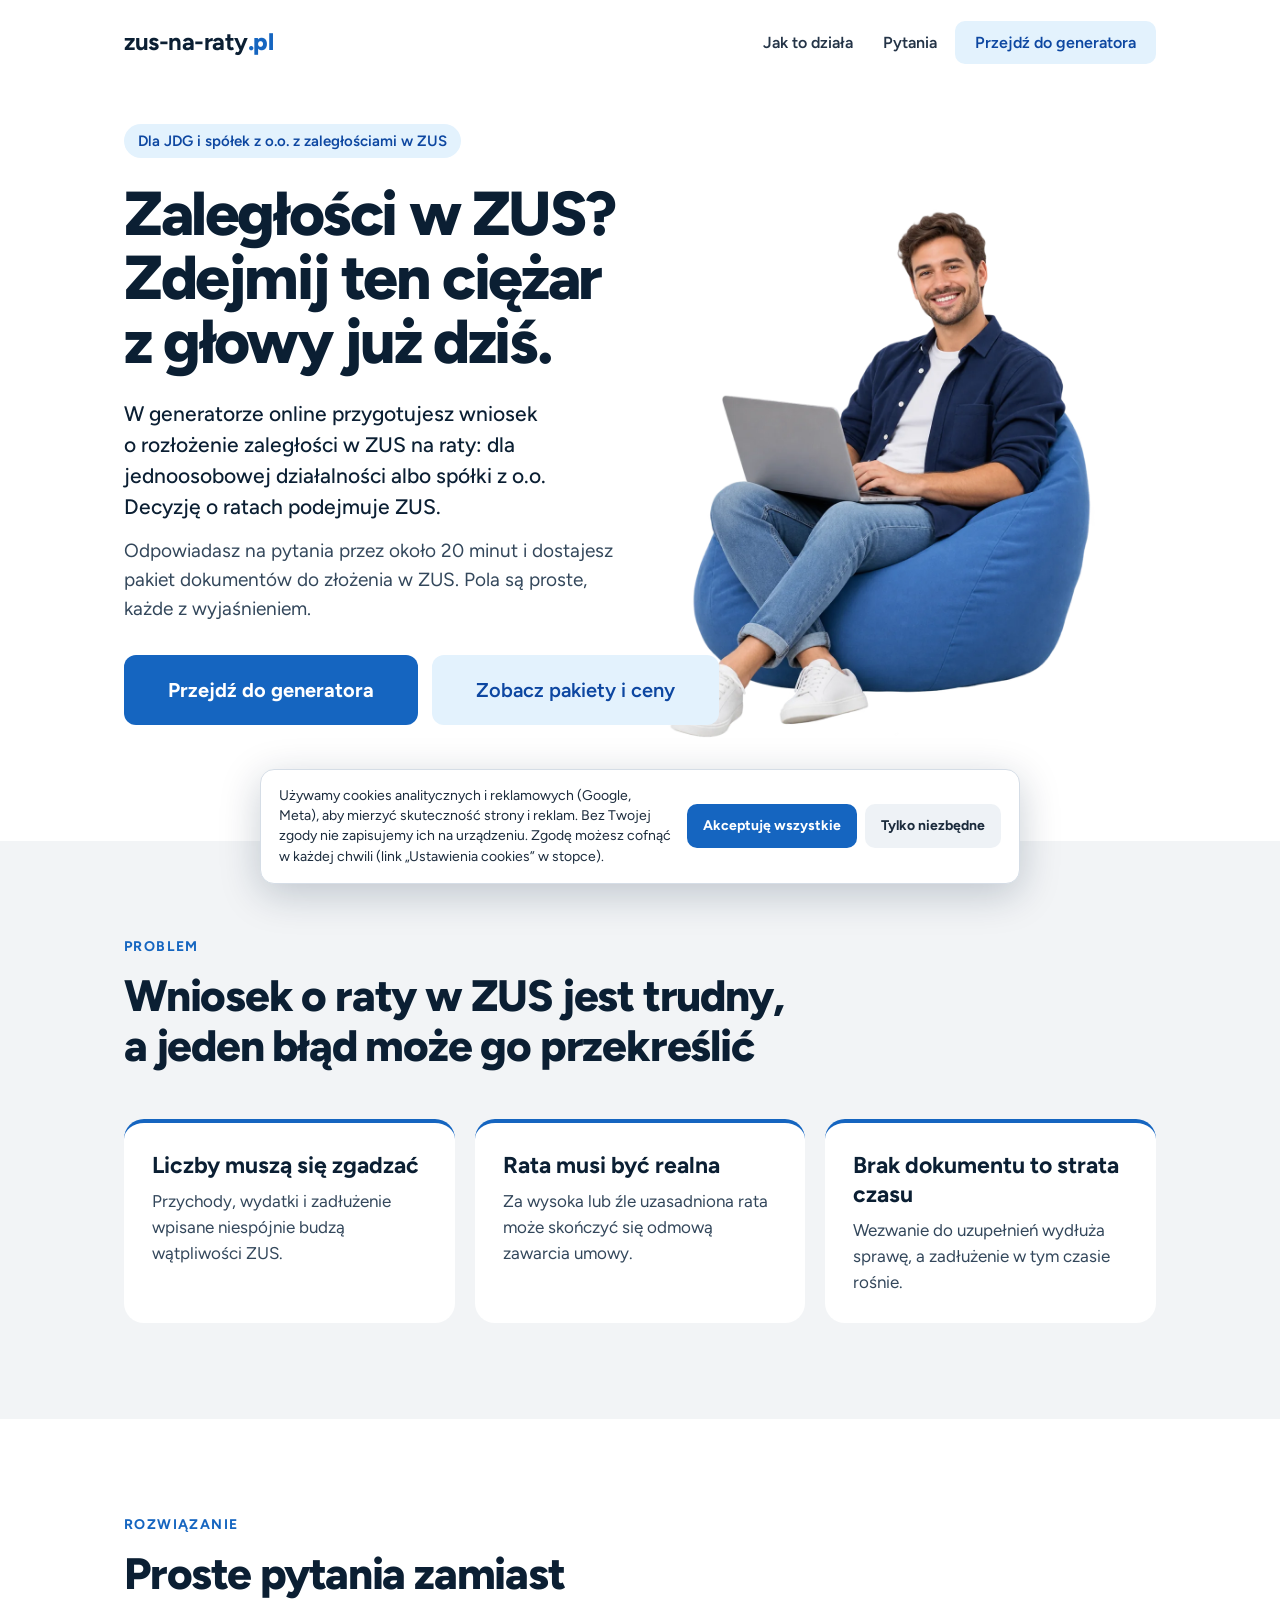
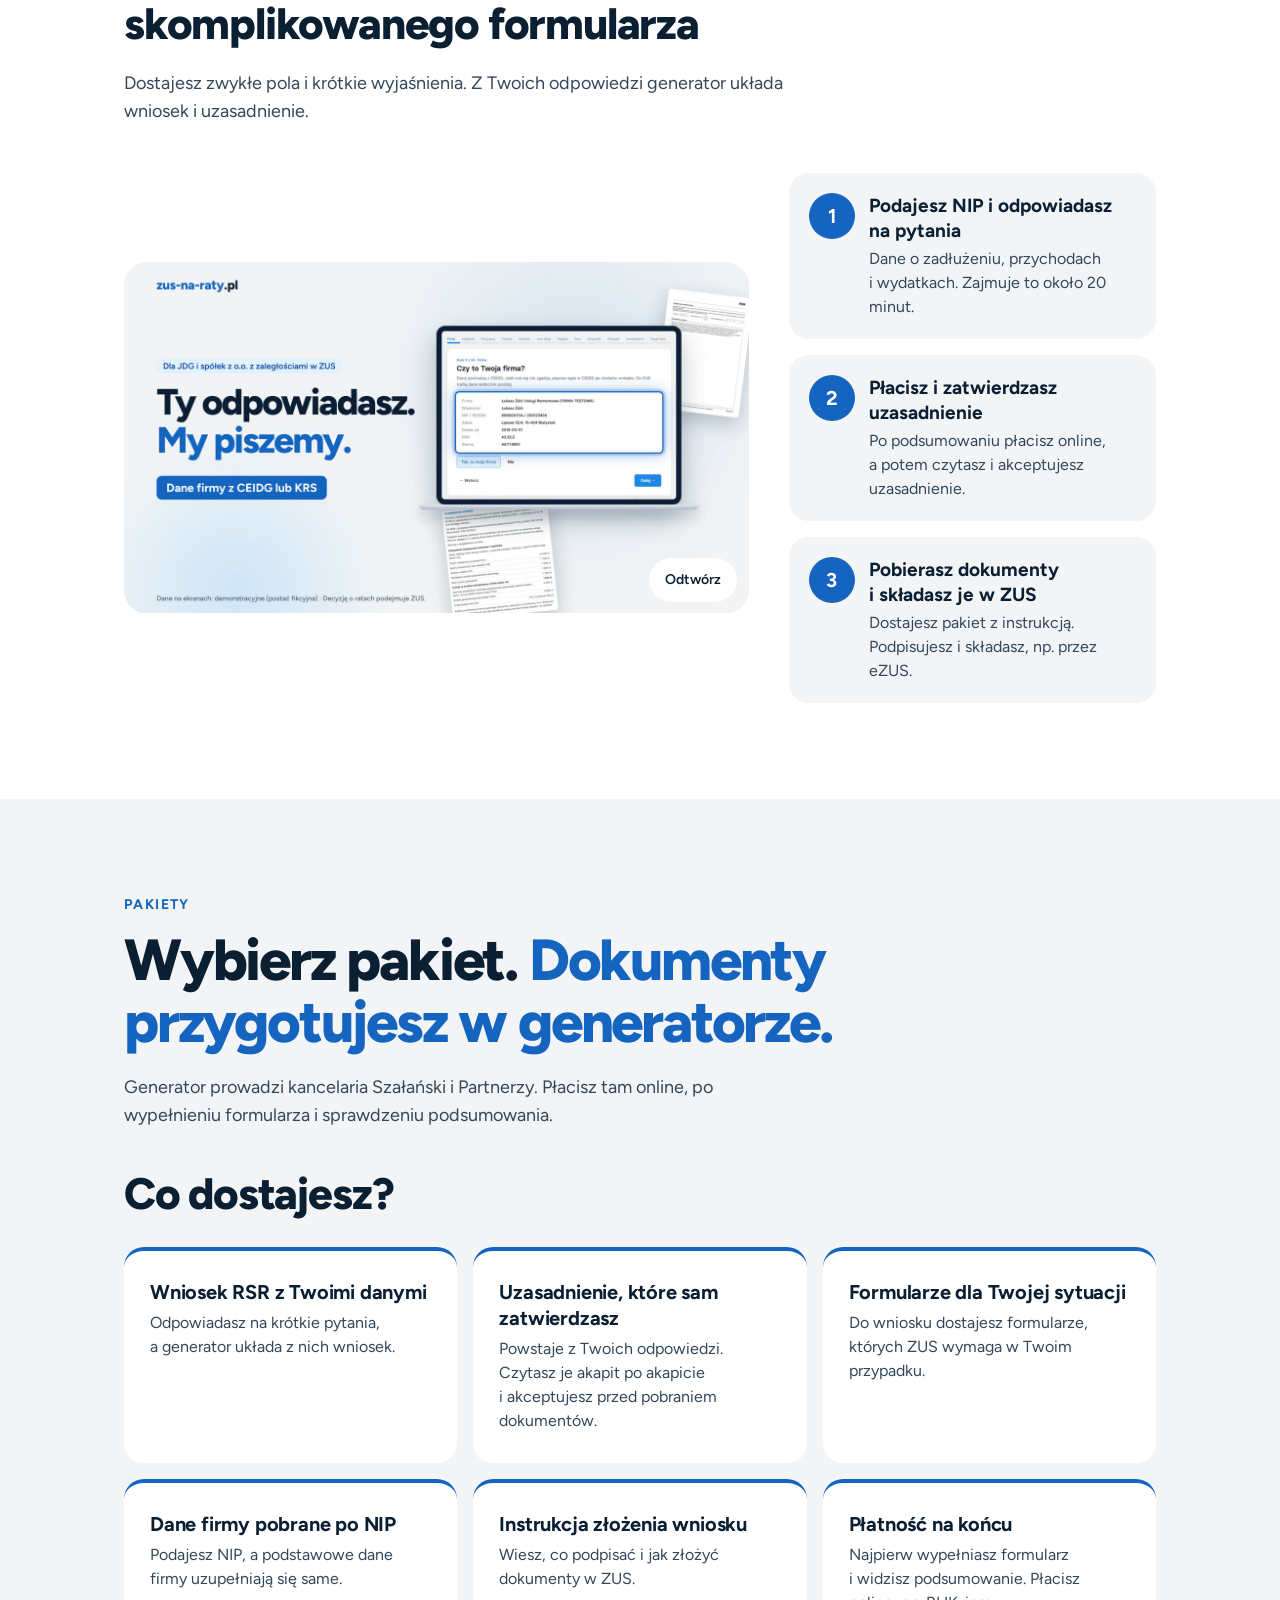
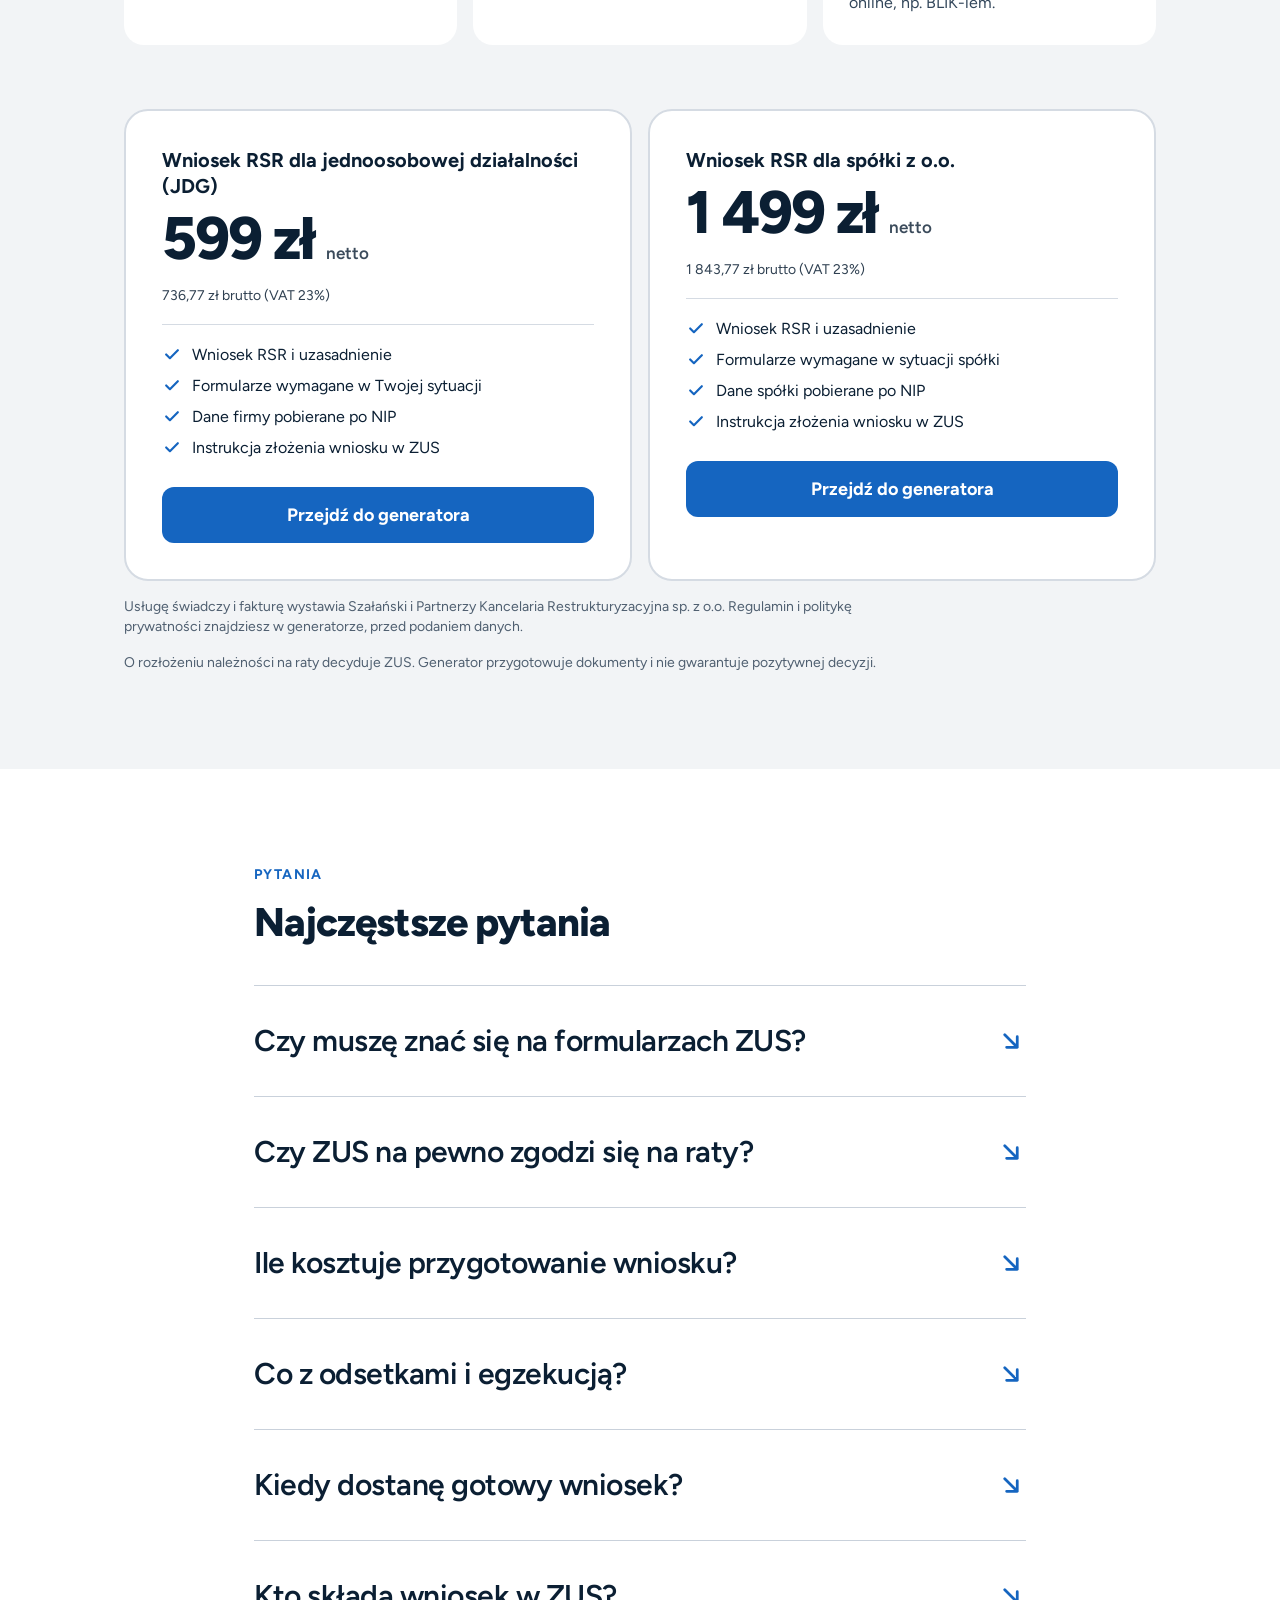
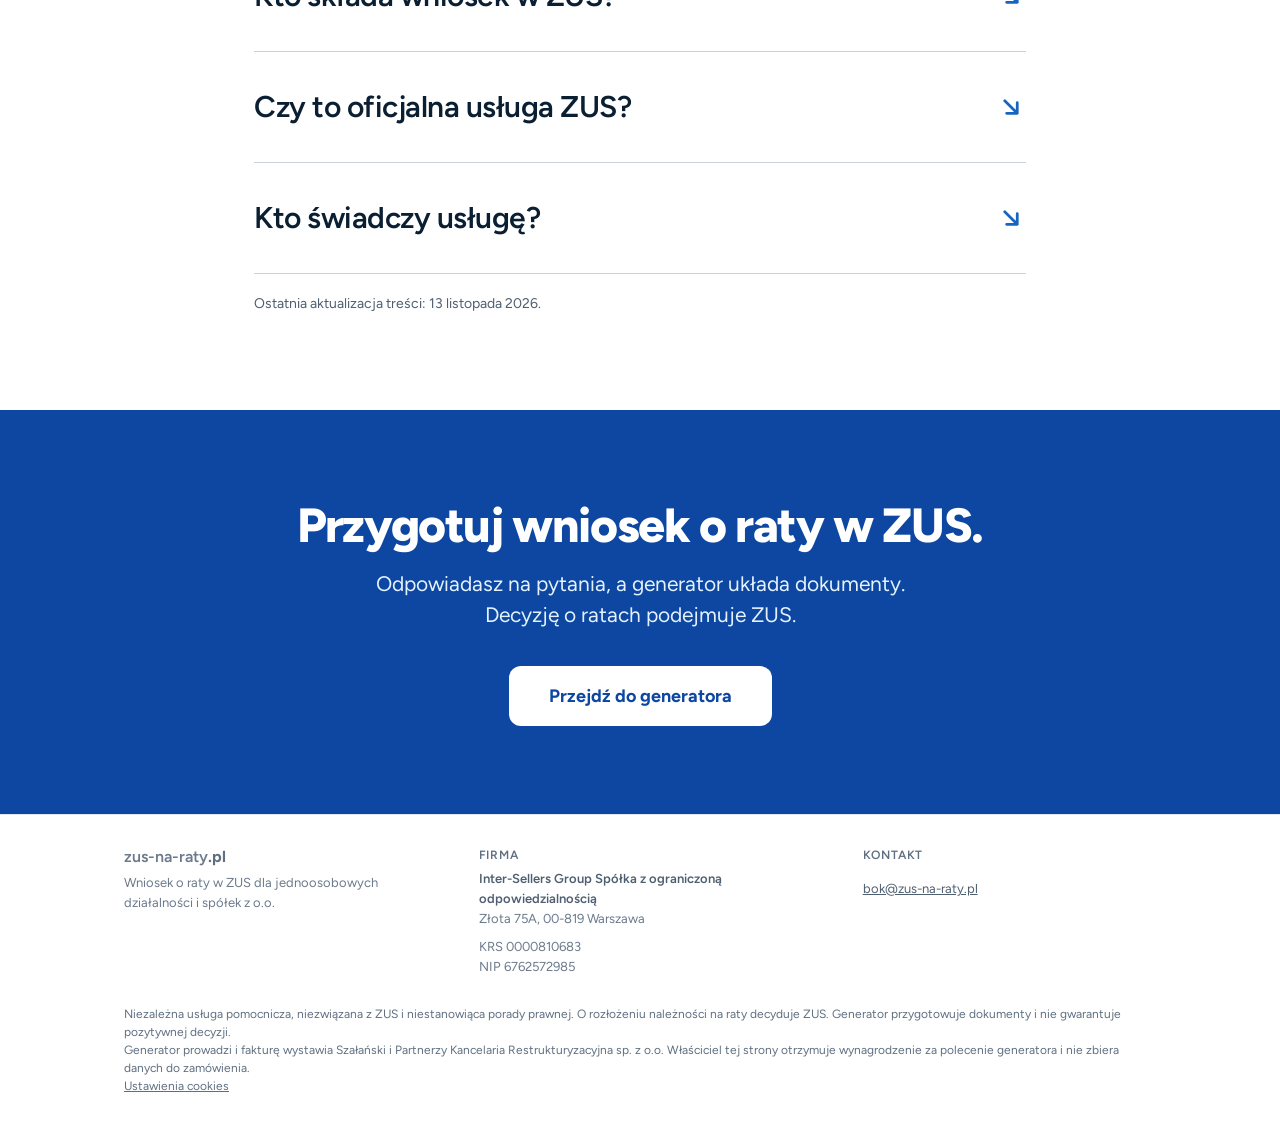
==== commit e2c135ad: "Tracking landingu: GTM-5RW5FQSD, Consent Mode v2, baner zgody, zdarzenia nip_submit i inne Co-Author" ====
--- a/index.html
+++ b/index.html
@@ -2,6 +2,7 @@
 <html lang="pl">
 <head>
 <meta charset="utf-8">
+<script src="js/tracking.js"></script>
 <meta name="viewport" content="width=device-width, initial-scale=1">
 <title>Wniosek o raty w ZUS online dla JDG i spółek | zus-na-raty.pl</title>
 <meta name="description" content="Zaległości w ZUS? Odpowiadasz na proste pytania w generatorze i dostajesz wniosek o raty (RSR) dla JDG lub spółki z o.o. Od 599 zł netto.">
--- a/css/style.css
+++ b/css/style.css
@@ -159,3 +159,10 @@
 @media (min-width:561px) and (max-width:900px){.pkg{flex:1 1 300px;padding:26px;display:flex;flex-direction:column;justify-content:flex-start}.pkg>*{width:100%}.pkg .top{min-height:78px;align-items:flex-start}.pkg .name{font-size:18px;line-height:24px}}
 @media (max-width:560px){.gain li{padding:18px 20px 20px}.gain{gap:12px}}
 @media (prefers-reduced-motion:reduce){html{scroll-behavior:auto}*{transition:none!important}}
+
+/* Baner zgody na cookies (js/tracking.js) */
+#znr-consent{position:fixed;left:16px;right:16px;bottom:16px;z-index:9999;max-width:760px;margin:0 auto;background:#fff;color:#1b2b3c;border:1px solid #d5dde6;border-radius:14px;box-shadow:0 10px 40px rgba(10,30,60,.22);padding:16px 18px;display:flex;gap:16px;align-items:center;flex-wrap:wrap;font-size:14px;line-height:1.45}
+#znr-consent p{margin:0;flex:1 1 320px}
+#znr-consent div{display:flex;gap:8px;flex-wrap:wrap}
+#znr-consent button{font:inherit;font-weight:700;padding:11px 16px;border-radius:10px;border:0;cursor:pointer;background:#1565C0;color:#fff;min-height:44px}
+#znr-consent button.alt{background:#eef2f6;color:#1b2b3c}
